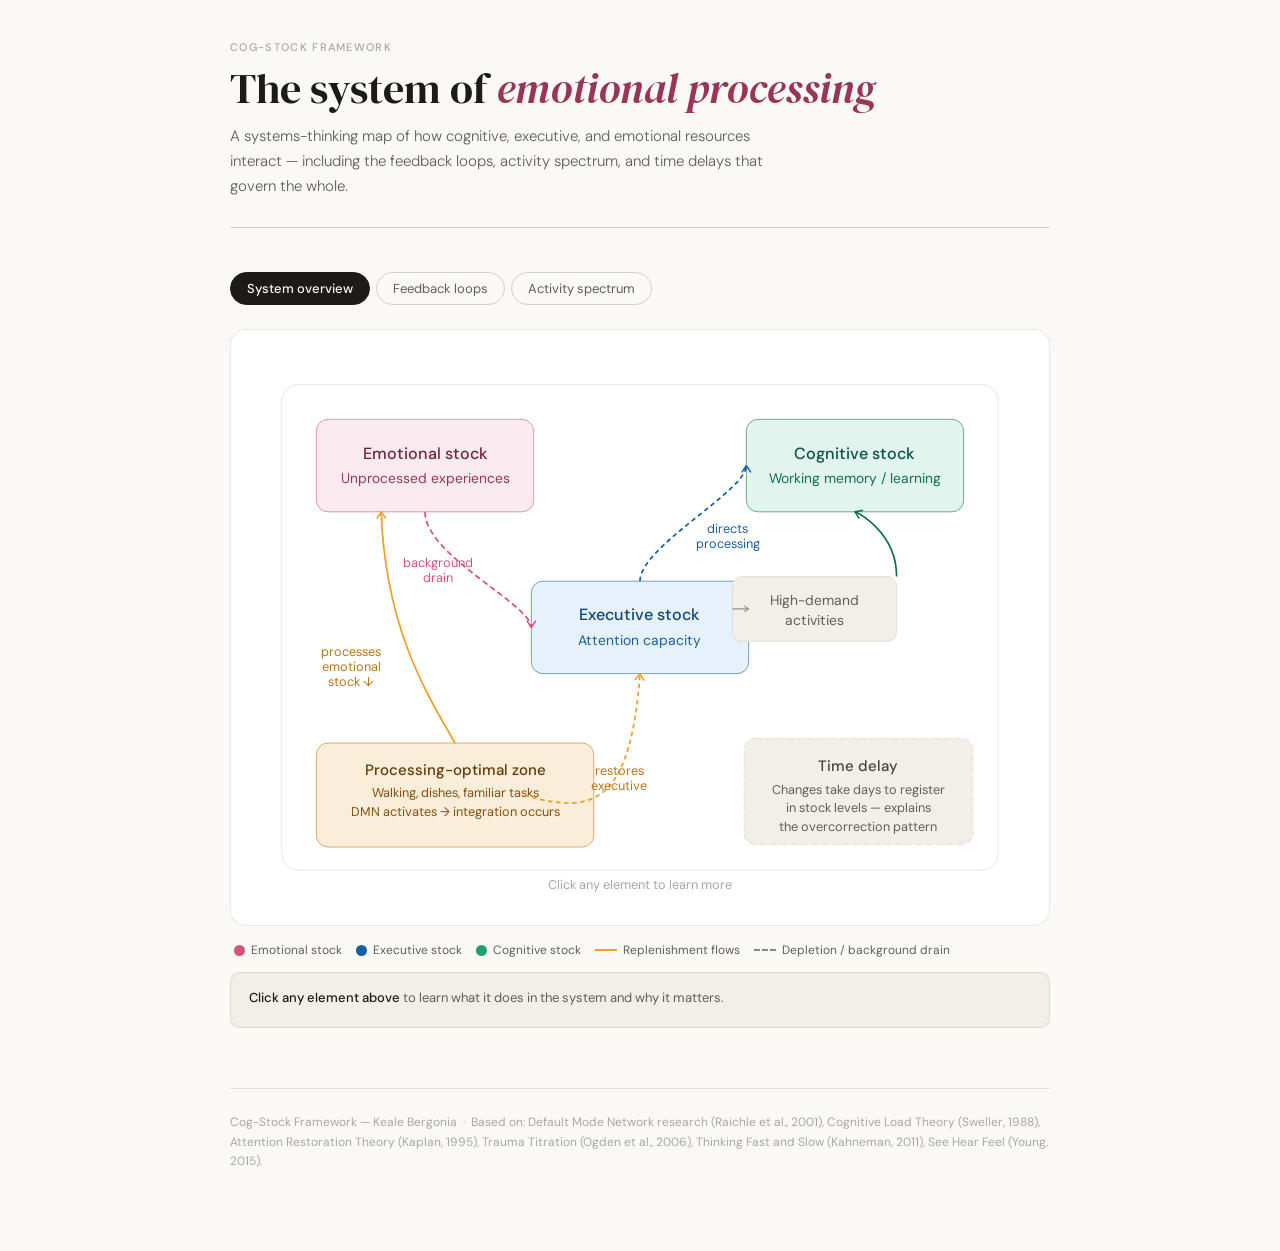
==== cogstock.html @ 2e5eb63c "Create cogstock.html" ====
<!DOCTYPE html>
<html lang="en">
<head>
  <meta charset="UTF-8">
  <meta name="viewport" content="width=device-width, initial-scale=1.0">
  <title>Cog-Stock System — Keale Bergonia</title>
  <link rel="preconnect" href="https://fonts.googleapis.com">
  <link rel="preconnect" href="https://fonts.gstatic.com" crossorigin>
  <link href="https://fonts.googleapis.com/css2?family=DM+Sans:ital,opsz,wght@0,9..40,300;0,9..40,400;0,9..40,500;1,9..40,300&family=DM+Serif+Display:ital@0;1&display=swap" rel="stylesheet">
  <style>
    :root {
      --pink-50: #FBEAF0;
      --pink-100: #F4C0D1;
      --pink-400: #D4537E;
      --pink-600: #993556;
      --pink-800: #72243E;

      --blue-50: #E6F1FB;
      --blue-400: #378ADD;
      --blue-600: #185FA5;
      --blue-800: #0C447C;

      --teal-50: #E1F5EE;
      --teal-400: #1D9E75;
      --teal-600: #0F6E56;
      --teal-800: #085041;

      --amber-50: #FAEEDA;
      --amber-400: #EF9F27;
      --amber-600: #BA7517;
      --amber-800: #633806;

      --coral-50: #FAECE7;
      --coral-400: #D85A30;
      --coral-600: #993C1D;
      --coral-800: #712B13;

      --red-50: #FCEBEB;
      --red-400: #E24B4A;
      --red-600: #A32D2D;
      --red-800: #501313;

      --gray-50: #F1EFE8;
      --gray-100: #D3D1C7;
      --gray-400: #888780;
      --gray-600: #5F5E5A;
      --gray-800: #444441;

      --bg: #FAF9F6;
      --bg-card: #FFFFFF;
      --text-primary: #1C1B18;
      --text-secondary: #5F5E5A;
      --text-tertiary: #A8A79F;
      --border: rgba(28, 27, 24, 0.1);
      --border-med: rgba(28, 27, 24, 0.18);
      --radius: 10px;
      --radius-lg: 16px;
    }

    * { box-sizing: border-box; margin: 0; padding: 0; }

    body {
      font-family: 'DM Sans', sans-serif;
      background: var(--bg);
      color: var(--text-primary);
      min-height: 100vh;
      padding: 40px 24px 80px;
    }

    .page-wrap {
      max-width: 820px;
      margin: 0 auto;
    }

    header {
      margin-bottom: 44px;
      border-bottom: 0.5px solid var(--border-med);
      padding-bottom: 28px;
    }

    .eyebrow {
      font-size: 11px;
      font-weight: 500;
      letter-spacing: 0.12em;
      text-transform: uppercase;
      color: var(--text-tertiary);
      margin-bottom: 10px;
    }

    h1 {
      font-family: 'DM Serif Display', serif;
      font-size: clamp(28px, 5vw, 42px);
      font-weight: 400;
      line-height: 1.15;
      color: var(--text-primary);
      margin-bottom: 12px;
    }

    h1 em {
      font-style: italic;
      color: var(--pink-600);
    }

    .subtitle {
      font-size: 15px;
      color: var(--text-secondary);
      line-height: 1.65;
      max-width: 560px;
      font-weight: 300;
    }

    /* Tabs */
    .tab-bar {
      display: flex;
      gap: 6px;
      margin-bottom: 24px;
      flex-wrap: wrap;
    }

    .tab {
      padding: 7px 16px;
      border-radius: 20px;
      font-size: 13px;
      font-family: 'DM Sans', sans-serif;
      border: 0.5px solid var(--border-med);
      background: transparent;
      color: var(--text-secondary);
      cursor: pointer;
      transition: all 0.18s ease;
      font-weight: 400;
    }

    .tab:hover {
      background: var(--gray-50);
      border-color: var(--gray-400);
    }

    .tab.active {
      background: var(--text-primary);
      color: #FAF9F6;
      border-color: var(--text-primary);
      font-weight: 500;
    }

    .panel { display: none; }
    .panel.active { display: block; }

    /* SVG container */
    .diagram-wrap {
      background: var(--bg-card);
      border: 0.5px solid var(--border);
      border-radius: var(--radius-lg);
      padding: 20px 16px 16px;
      margin-bottom: 16px;
    }

    svg { overflow: visible; }
    svg text { font-family: 'DM Sans', sans-serif; }

    /* Legend */
    .legend {
      display: flex;
      flex-wrap: wrap;
      gap: 14px;
      font-size: 12px;
      color: var(--text-secondary);
      margin-bottom: 14px;
      padding: 0 4px;
    }

    .legend-item { display: flex; align-items: center; gap: 6px; }
    .legend-dot { width: 11px; height: 11px; border-radius: 50%; flex-shrink: 0; }
    .legend-dash {
      width: 22px; height: 0;
      border-top: 2px dashed var(--gray-400);
      flex-shrink: 0;
    }
    .legend-line {
      width: 22px; height: 2px;
      flex-shrink: 0;
    }

    /* Info box */
    .info-box {
      background: var(--gray-50);
      border: 0.5px solid var(--border);
      border-radius: var(--radius);
      padding: 14px 18px;
      font-size: 13px;
      line-height: 1.7;
      color: var(--text-secondary);
      min-height: 56px;
      transition: all 0.2s ease;
    }

    .info-box strong { color: var(--text-primary); font-weight: 500; }

    /* Activity panel */
    .activity-grid {
      display: grid;
      grid-template-columns: 1fr 1fr;
      gap: 10px;
      margin-bottom: 24px;
    }

    @media (max-width: 520px) {
      .activity-grid { grid-template-columns: 1fr; }
    }

    .activity-card {
      background: var(--bg-card);
      border: 0.5px solid var(--border-med);
      border-radius: var(--radius);
      padding: 14px 16px;
      cursor: pointer;
      transition: all 0.18s ease;
    }

    .activity-card:hover {
      border-color: var(--gray-400);
      background: var(--gray-50);
    }

    .activity-card.selected {
      border-color: var(--pink-400);
      background: var(--pink-50);
    }

    .activity-card h4 {
      font-size: 13px;
      font-weight: 500;
      margin-bottom: 5px;
      color: var(--text-primary);
    }

    .activity-card p {
      font-size: 12px;
      color: var(--text-secondary);
      line-height: 1.55;
      margin-bottom: 8px;
    }

    .tag {
      display: inline-block;
      padding: 3px 9px;
      border-radius: 12px;
      font-size: 11px;
      font-weight: 500;
    }

    /* Meters */
    .meter-section {
      background: var(--bg-card);
      border: 0.5px solid var(--border);
      border-radius: var(--radius-lg);
      padding: 20px 20px 16px;
    }

    .meter-title {
      font-size: 15px;
      font-weight: 500;
      color: var(--text-primary);
      margin-bottom: 4px;
    }

    .meter-desc {
      font-size: 13px;
      color: var(--text-secondary);
      line-height: 1.6;
      margin-bottom: 18px;
    }

    .meter-row { margin-bottom: 12px; }

    .meter-label-row {
      display: flex;
      justify-content: space-between;
      font-size: 12px;
      color: var(--text-secondary);
      margin-bottom: 5px;
    }

    .meter-bar {
      height: 8px;
      border-radius: 4px;
      background: var(--gray-100);
      overflow: hidden;
    }

    .meter-fill {
      height: 100%;
      border-radius: 4px;
      transition: width 0.5s cubic-bezier(0.34, 1.56, 0.64, 1);
    }

    .meter-note {
      margin-top: 16px;
      padding-top: 14px;
      border-top: 0.5px solid var(--border);
      font-size: 12px;
      color: var(--text-secondary);
      line-height: 1.7;
      font-style: italic;
    }

    /* Section heading */
    .section-label {
      font-size: 11px;
      font-weight: 500;
      letter-spacing: 0.1em;
      text-transform: uppercase;
      color: var(--text-tertiary);
      margin-bottom: 16px;
    }

    footer {
      margin-top: 60px;
      padding-top: 24px;
      border-top: 0.5px solid var(--border);
      font-size: 12px;
      color: var(--text-tertiary);
      line-height: 1.6;
    }
  </style>
</head>
<body>
<div class="page-wrap">

  <header>
    <p class="eyebrow">Cog-Stock Framework</p>
    <h1>The system of <em>emotional processing</em></h1>
    <p class="subtitle">A systems-thinking map of how cognitive, executive, and emotional resources interact — including the feedback loops, activity spectrum, and time delays that govern the whole.</p>
  </header>

  <div class="tab-bar">
    <button class="tab active" onclick="showPanel('overview', this)">System overview</button>
    <button class="tab" onclick="showPanel('loops', this)">Feedback loops</button>
    <button class="tab" onclick="showPanel('activities', this)">Activity spectrum</button>
  </div>

  <!-- ===== PANEL 1: OVERVIEW ===== -->
  <div class="panel active" id="panel-overview">
    <div class="diagram-wrap">
      <svg width="100%" viewBox="0 0 680 480">
        <defs>
          <marker id="arr1" viewBox="0 0 10 10" refX="8" refY="5" markerWidth="6" markerHeight="6" orient="auto-start-reverse">
            <path d="M2 1L8 5L2 9" fill="none" stroke="context-stroke" stroke-width="1.5" stroke-linecap="round" stroke-linejoin="round"/>
          </marker>
        </defs>

        <!-- Outer border -->
        <rect x="30" y="30" width="620" height="420" rx="14" fill="none" stroke="#D3D1C7" stroke-width="0.5"/>

        <!-- STOCK 1: Emotional -->
        <g onclick="showInfo('Emotional stock is the accumulation of unprocessed feelings and experiences. It builds continuously — through events, interactions, grief — and drains only through processing. High emotional stock creates background cognitive load even during rest, which is why exhaustion persists even when no new demands are placed on the system.')" style="cursor:pointer">
          <rect x="60" y="60" width="188" height="80" rx="10" fill="#FBEAF0" stroke="#D4537E" stroke-width="0.5"/>
          <text x="154" y="94" text-anchor="middle" font-size="14" font-weight="500" fill="#72243E" font-family="'DM Sans', sans-serif">Emotional stock</text>
          <text x="154" y="115" text-anchor="middle" font-size="12" fill="#993556" font-family="'DM Sans', sans-serif">Unprocessed experiences</text>
        </g>

        <!-- STOCK 2: Executive -->
        <g onclick="showInfo('Executive stock is the finite capacity to direct attention — to process emotional material, make decisions, regulate behavior, and engage with the world. It is the bottleneck of the system. When it is depleted, every other function degrades: emotional processing halts, decision-making fails, and the reinforcing collapse loop begins.')" style="cursor:pointer">
          <rect x="246" y="200" width="188" height="80" rx="10" fill="#E6F1FB" stroke="#185FA5" stroke-width="0.5"/>
          <text x="340" y="234" text-anchor="middle" font-size="14" font-weight="500" fill="#0C447C" font-family="'DM Sans', sans-serif">Executive stock</text>
          <text x="340" y="255" text-anchor="middle" font-size="12" fill="#185FA5" font-family="'DM Sans', sans-serif">Attention capacity</text>
        </g>

        <!-- STOCK 3: Cognitive -->
        <g onclick="showInfo('Cognitive stock is general cognitive resource — working memory, processing speed, learning capacity. It is depleted by active learning, social engagement, creative generation, and analytical work. Unlike emotional stock, cognitive stock replenishes relatively quickly with rest — but only if emotional stock is not simultaneously draining executive resources in the background.')" style="cursor:pointer">
          <rect x="432" y="60" width="188" height="80" rx="10" fill="#E1F5EE" stroke="#0F6E56" stroke-width="0.5"/>
          <text x="526" y="94" text-anchor="middle" font-size="14" font-weight="500" fill="#085041" font-family="'DM Sans', sans-serif">Cognitive stock</text>
          <text x="526" y="115" text-anchor="middle" font-size="12" fill="#0F6E56" font-family="'DM Sans', sans-serif">Working memory / learning</text>
        </g>

        <!-- Background drain: Emotional → Executive -->
        <path d="M 154 140 C 154 178, 246 220, 246 240" fill="none" stroke="#D4537E" stroke-width="1.5" marker-end="url(#arr1)" stroke-dasharray="5 3"/>
        <text x="165" y="188" text-anchor="middle" font-size="11" fill="#D4537E" font-family="'DM Sans', sans-serif">background</text>
        <text x="165" y="201" text-anchor="middle" font-size="11" fill="#D4537E" font-family="'DM Sans', sans-serif">drain</text>

        <!-- High demand activities box -->
        <g onclick="showInfo('High-depletion activities — PHP sessions, creative work, social gatherings, active learning — keep the conscious mind fully occupied. They prevent the default mode network from activating and generate new material that itself requires processing. Both executive and cognitive stocks are taxed simultaneously.')">
          <rect x="420" y="196" width="142" height="56" rx="8" fill="#F1EFE8" stroke="#D3D1C7" stroke-width="0.5" style="cursor:pointer"/>
          <text x="491" y="221" text-anchor="middle" font-size="12" fill="#5F5E5A" font-family="'DM Sans', sans-serif">High-demand</text>
          <text x="491" y="238" text-anchor="middle" font-size="12" fill="#5F5E5A" font-family="'DM Sans', sans-serif">activities</text>
        </g>
        <!-- Arrow: high-demand depletes cognitive -->
        <path d="M 562 196 C 562 156, 526 140, 526 140" fill="none" stroke="#0F6E56" stroke-width="1.5" marker-end="url(#arr1)"/>
        <!-- Arrow: high-demand depletes executive -->
        <path d="M 420 224 L 434 224" fill="none" stroke="#888780" stroke-width="1" marker-end="url(#arr1)"/>

        <!-- Executive directs processing of emotional -->
        <path d="M 340 200 C 340 170, 432 122, 432 100" fill="none" stroke="#185FA5" stroke-width="1.5" marker-end="url(#arr1)" stroke-dasharray="4 3"/>
        <text x="416" y="158" text-anchor="middle" font-size="11" fill="#185FA5" font-family="'DM Sans', sans-serif">directs</text>
        <text x="416" y="171" text-anchor="middle" font-size="11" fill="#185FA5" font-family="'DM Sans', sans-serif">processing</text>

        <!-- Processing-optimal zone -->
        <g onclick="showInfo('Processing-optimal activities are the Goldilocks zone — they occupy just enough attention to prevent rumination while allowing the default mode network to activate. The DMN then works through unprocessed emotional material in the background, integrating experiences and consolidating memory. Walking, dishes, showering, familiar routes all qualify. Modern technology has systematically eliminated these moments.')" style="cursor:pointer">
          <rect x="60" y="340" width="240" height="90" rx="10" fill="#FAEEDA" stroke="#BA7517" stroke-width="0.5"/>
          <text x="180" y="368" text-anchor="middle" font-size="13" font-weight="500" fill="#633806" font-family="'DM Sans', sans-serif">Processing-optimal zone</text>
          <text x="180" y="387" text-anchor="middle" font-size="11" fill="#854F0B" font-family="'DM Sans', sans-serif">Walking, dishes, familiar tasks</text>
          <text x="180" y="403" text-anchor="middle" font-size="11" fill="#854F0B" font-family="'DM Sans', sans-serif">DMN activates → integration occurs</text>
        </g>

        <!-- Processing-optimal reduces emotional stock -->
        <path d="M 180 340 C 154 295, 120 240, 116 140" fill="none" stroke="#EF9F27" stroke-width="1.5" marker-end="url(#arr1)"/>
        <text x="90" y="265" text-anchor="middle" font-size="11" fill="#BA7517" font-family="'DM Sans', sans-serif">processes</text>
        <text x="90" y="278" text-anchor="middle" font-size="11" fill="#BA7517" font-family="'DM Sans', sans-serif">emotional</text>
        <text x="90" y="291" text-anchor="middle" font-size="11" fill="#BA7517" font-family="'DM Sans', sans-serif">stock ↓</text>

        <!-- Processing-optimal restores executive -->
        <path d="M 240 385 C 305 405, 332 385, 340 280" fill="none" stroke="#EF9F27" stroke-width="1.5" marker-end="url(#arr1)" stroke-dasharray="4 3"/>
        <text x="322" y="368" text-anchor="middle" font-size="11" fill="#BA7517" font-family="'DM Sans', sans-serif">restores</text>
        <text x="322" y="381" text-anchor="middle" font-size="11" fill="#BA7517" font-family="'DM Sans', sans-serif">executive</text>

        <!-- Time delay box -->
        <g onclick="showInfo('Time delays are one of the most disorienting features of this system. The effect of switching to online PHP, or adding social time, or reducing demands does not appear in your stocks immediately — it appears days later. This is why people overcorrect: they make a change, feel no improvement, make another change, and then all effects arrive at once causing a different kind of overwhelm. Decisions always need to account for this lag.')" style="cursor:pointer">
          <rect x="430" y="336" width="198" height="92" rx="10" fill="#F1EFE8" stroke="#D3D1C7" stroke-width="0.5" stroke-dasharray="6 3"/>
          <text x="529" y="364" text-anchor="middle" font-size="13" font-weight="500" fill="#444441" font-family="'DM Sans', sans-serif">Time delay</text>
          <text x="529" y="384" text-anchor="middle" font-size="11" fill="#5F5E5A" font-family="'DM Sans', sans-serif">Changes take days to register</text>
          <text x="529" y="400" text-anchor="middle" font-size="11" fill="#5F5E5A" font-family="'DM Sans', sans-serif">in stock levels — explains</text>
          <text x="529" y="416" text-anchor="middle" font-size="11" fill="#5F5E5A" font-family="'DM Sans', sans-serif">the overcorrection pattern</text>
        </g>

        <text x="340" y="466" text-anchor="middle" font-size="11" fill="#A8A79F" font-family="'DM Sans', sans-serif">Click any element to learn more</text>
      </svg>
    </div>

    <div class="legend">
      <div class="legend-item"><div class="legend-dot" style="background:#D4537E"></div> Emotional stock</div>
      <div class="legend-item"><div class="legend-dot" style="background:#185FA5"></div> Executive stock</div>
      <div class="legend-item"><div class="legend-dot" style="background:#1D9E75"></div> Cognitive stock</div>
      <div class="legend-item"><div class="legend-line" style="background:#EF9F27"></div> Replenishment flows</div>
      <div class="legend-item"><div class="legend-dash"></div> Depletion / background drain</div>
    </div>

    <div class="info-box" id="info-box-1">
      <strong>Click any element above</strong> to learn what it does in the system and why it matters.
    </div>
  </div>

  <!-- ===== PANEL 2: FEEDBACK LOOPS ===== -->
  <div class="panel" id="panel-loops">
    <div class="diagram-wrap">
      <svg width="100%" viewBox="0 0 680 460">
        <defs>
          <marker id="arr2" viewBox="0 0 10 10" refX="8" refY="5" markerWidth="6" markerHeight="6" orient="auto-start-reverse">
            <path d="M2 1L8 5L2 9" fill="none" stroke="context-stroke" stroke-width="1.5" stroke-linecap="round" stroke-linejoin="round"/>
          </marker>
        </defs>

        <!-- REINFORCING LOOP -->
        <text x="170" y="36" text-anchor="middle" font-size="13" font-weight="500" fill="#1C1B18" font-family="'DM Sans', sans-serif">Reinforcing collapse loop</text>
        <text x="170" y="52" text-anchor="middle" font-size="11" fill="#888780" font-family="'DM Sans', sans-serif">Each pass amplifies the original condition</text>

        <g onclick="showInfo2('Executive depletion is the starting condition. When the executive stock runs low — from PHP, creative work, social demands — the system loses its capacity to process emotional material or regulate behavior. Everything downstream degrades. The critical insight is that this is a resource problem, not a character problem.')" style="cursor:pointer">
          <rect x="50" y="72" width="240" height="60" rx="10" fill="#FAECE7" stroke="#D85A30" stroke-width="0.5"/>
          <text x="170" y="99" text-anchor="middle" font-size="13" font-weight="500" fill="#712B13" font-family="'DM Sans', sans-serif">Executive depletion</text>
          <text x="170" y="117" text-anchor="middle" font-size="12" fill="#993C1D" font-family="'DM Sans', sans-serif">Resource exhausted</text>
        </g>

        <g onclick="showInfo2('When executive stock is depleted, the system cannot function at its normal level. High-depletion tasks become impossible. Creative work stalls. Social engagement costs too much. The critical move is what happens next — because rather than reading this as a resource problem, the mind often reads it as a character problem.')" style="cursor:pointer">
          <rect x="50" y="196" width="240" height="60" rx="10" fill="#FAECE7" stroke="#D85A30" stroke-width="0.5"/>
          <text x="170" y="223" text-anchor="middle" font-size="13" font-weight="500" fill="#712B13" font-family="'DM Sans', sans-serif">Functional impairment</text>
          <text x="170" y="241" text-anchor="middle" font-size="12" fill="#993C1D" font-family="'DM Sans', sans-serif">Capacity visibly fails</text>
        </g>

        <g onclick="showInfo2('The self-talk interpretation: this impairment means laziness, weakness, lack of discipline — not resource depletion. This is the crucial misattribution. It generates shame and self-directed anger, which are themselves emotional experiences requiring processing capacity to handle. The loop closes: the interpretation that tries to explain the failure actually worsens it.')" style="cursor:pointer">
          <rect x="50" y="320" width="240" height="60" rx="10" fill="#FCEBEB" stroke="#E24B4A" stroke-width="0.5"/>
          <text x="170" y="347" text-anchor="middle" font-size="13" font-weight="500" fill="#501313" font-family="'DM Sans', sans-serif">Negative self-interpretation</text>
          <text x="170" y="365" text-anchor="middle" font-size="12" fill="#A32D2D" font-family="'DM Sans', sans-serif">Laziness, failure, weakness</text>
        </g>

        <g onclick="showInfo2('Shame and self-criticism add to emotional stock — they are unprocessed feelings that now require executive resources to handle. This is the loop closing: depleted executive stock → impairment → shame → more emotional stock → further executive depletion → deeper impairment. Each cycle worsens the starting condition.')" style="cursor:pointer">
          <rect x="390" y="196" width="240" height="60" rx="10" fill="#FBEAF0" stroke="#D4537E" stroke-width="0.5"/>
          <text x="510" y="223" text-anchor="middle" font-size="13" font-weight="500" fill="#72243E" font-family="'DM Sans', sans-serif">Emotional stock rises</text>
          <text x="510" y="241" text-anchor="middle" font-size="12" fill="#993556" font-family="'DM Sans', sans-serif">Shame added to backlog</text>
        </g>

        <!-- Loop arrows -->
        <path d="M 170 132 L 170 196" fill="none" stroke="#D85A30" stroke-width="1.5" marker-end="url(#arr2)"/>
        <path d="M 170 256 L 170 320" fill="none" stroke="#E24B4A" stroke-width="1.5" marker-end="url(#arr2)"/>
        <path d="M 290 350 C 360 350, 380 290, 390 256" fill="none" stroke="#E24B4A" stroke-width="1.5" marker-end="url(#arr2)"/>
        <path d="M 510 196 C 510 158, 360 130, 290 120" fill="none" stroke="#D4537E" stroke-width="1.5" marker-end="url(#arr2)"/>

        <text x="330" y="168" text-anchor="middle" font-size="26" fill="#D85A30" opacity="0.5" font-family="sans-serif">↻</text>
        <text x="330" y="192" text-anchor="middle" font-size="11" fill="#D85A30" font-family="'DM Sans', sans-serif">amplifies</text>

        <!-- Divider -->
        <line x1="380" y1="55" x2="380" y2="430" stroke="#D3D1C7" stroke-width="0.5" stroke-dasharray="4 4"/>

        <!-- BALANCING LOOP -->
        <text x="530" y="36" text-anchor="middle" font-size="13" font-weight="500" fill="#1C1B18" font-family="'DM Sans', sans-serif">Balancing loop</text>
        <text x="530" y="52" text-anchor="middle" font-size="11" fill="#888780" font-family="'DM Sans', sans-serif">Titration seeks safe equilibrium</text>

        <!-- Reinforcing symbol -->
        <text x="530" y="36" text-anchor="middle" font-size="13" font-weight="500" fill="#1C1B18" font-family="'DM Sans', sans-serif">Balancing loop</text>

        <g onclick="showInfo2('High emotional pressure means the valve — the metaphor for inward attention — needs careful management. Opening it too wide (sitting meditation) when pressure is high floods the system. Keeping it completely closed (constant distraction) lets pressure build indefinitely. The answer is calibrated opening.')" style="cursor:pointer">
          <rect x="415" y="72" width="228" height="60" rx="10" fill="#FBEAF0" stroke="#D4537E" stroke-width="0.5"/>
          <text x="529" y="99" text-anchor="middle" font-size="13" font-weight="500" fill="#72243E" font-family="'DM Sans', sans-serif">Emotional pressure</text>
          <text x="529" y="117" text-anchor="middle" font-size="12" fill="#993556" font-family="'DM Sans', sans-serif">high / medium / low</text>
        </g>

        <g onclick="showInfo2('The valve opening — how much inward attention you allow — adjusts to match current capacity. This is the titration mechanism. Too intense to sit? Do dishes. Still too intense? Add music. Still overwhelming? Try a podcast. This is not avoidance. It is strategic regulation of processing rate to protect the system from flooding.')" style="cursor:pointer">
          <rect x="415" y="196" width="228" height="60" rx="10" fill="#FAEEDA" stroke="#BA7517" stroke-width="0.5"/>
          <text x="529" y="223" text-anchor="middle" font-size="13" font-weight="500" fill="#633806" font-family="'DM Sans', sans-serif">Valve opening adjusts</text>
          <text x="529" y="241" text-anchor="middle" font-size="12" fill="#854F0B" font-family="'DM Sans', sans-serif">to current capacity</text>
        </g>

        <g onclick="showInfo2('When titration is calibrated correctly, the system processes emotional stock at a manageable rate — neither flooding nor accumulating indefinitely. The DMN activates, integration occurs, and emotional stock slowly decreases. Executive stock is preserved rather than overwhelmed. This is the healthy loop.')" style="cursor:pointer">
          <rect x="415" y="320" width="228" height="60" rx="10" fill="#E1F5EE" stroke="#0F6E56" stroke-width="0.5"/>
          <text x="529" y="347" text-anchor="middle" font-size="13" font-weight="500" fill="#085041" font-family="'DM Sans', sans-serif">Processing occurs</text>
          <text x="529" y="365" text-anchor="middle" font-size="12" fill="#0F6E56" font-family="'DM Sans', sans-serif">at manageable rate</text>
        </g>

        <path d="M 529 132 L 529 196" fill="none" stroke="#D4537E" stroke-width="1.5" marker-end="url(#arr2)"/>
        <path d="M 529 256 L 529 320" fill="none" stroke="#EF9F27" stroke-width="1.5" marker-end="url(#arr2)"/>
        <path d="M 415 350 C 390 350, 390 132, 415 102" fill="none" stroke="#1D9E75" stroke-width="1.5" marker-end="url(#arr2)"/>

        <text x="392" y="232" text-anchor="middle" font-size="18" fill="#1D9E75" opacity="0.7" font-family="sans-serif">⇌</text>
        <text x="392" y="255" text-anchor="middle" font-size="11" fill="#1D9E75" font-family="'DM Sans', sans-serif">regulates</text>

        <text x="185" y="444" text-anchor="middle" font-size="11" fill="#A8A79F" font-family="'DM Sans', sans-serif">Reinforcing loops amplify</text>
        <text x="530" y="444" text-anchor="middle" font-size="11" fill="#A8A79F" font-family="'DM Sans', sans-serif">Balancing loops regulate</text>
      </svg>
    </div>
    <div class="info-box" id="info-box-2">
      <strong>Click any node above</strong> to understand its role in the feedback loop.
    </div>
  </div>

  <!-- ===== PANEL 3: ACTIVITIES ===== -->
  <div class="panel" id="panel-activities">
    <p class="section-label">Select an activity type</p>
    <div class="activity-grid">
      <div class="activity-card selected" id="card-high" onclick="selectActivity('high')">
        <h4>High depletion</h4>
        <p>PHP sessions, creative writing, social gatherings, new skill learning</p>
        <span class="tag" style="background:#FAECE7; color:#712B13;">Drains executive + cognitive</span>
      </div>
      <div class="activity-card" id="card-optimal" onclick="selectActivity('optimal')">
        <h4>Processing-optimal</h4>
        <p>Walking, doing dishes, showering, driving familiar routes</p>
        <span class="tag" style="background:#FAEEDA; color:#633806;">DMN activates → integration</span>
      </div>
      <div class="activity-card" id="card-low" onclick="selectActivity('low')">
        <h4>Low depletion</h4>
        <p>Watching TV, reading casually, low-effort games</p>
        <span class="tag" style="background:#E1F5EE; color:#085041;">Rests but doesn't replenish</span>
      </div>
      <div class="activity-card" id="card-sitting" onclick="selectActivity('sitting')">
        <h4>Sitting meditation</h4>
        <p>Formal breath focus, body scan — maximum valve opening</p>
        <span class="tag" style="background:#E6F1FB; color:#0C447C;">Optimal only when capacity is high</span>
      </div>
    </div>

    <div class="meter-section">
      <div class="meter-title" id="act-title">High-depletion activity</div>
      <div class="meter-desc" id="act-desc">PHP, creative work, social engagement — keeps the conscious mind fully occupied, preventing any background processing.</div>

      <div class="meter-row">
        <div class="meter-label-row"><span>Executive stock: capacity preserved</span></div>
        <div class="meter-bar"><div class="meter-fill" id="bar-exec" style="background:#185FA5; width:10%"></div></div>
      </div>
      <div class="meter-row">
        <div class="meter-label-row"><span>Cognitive stock: capacity preserved</span></div>
        <div class="meter-bar"><div class="meter-fill" id="bar-cog" style="background:#1D9E75; width:10%"></div></div>
      </div>
      <div class="meter-row">
        <div class="meter-label-row"><span>Emotional processing rate</span></div>
        <div class="meter-bar"><div class="meter-fill" id="bar-proc" style="background:#D4537E; width:10%"></div></div>
      </div>
      <div class="meter-row">
        <div class="meter-label-row"><span>Valve opening (inward attention)</span></div>
        <div class="meter-bar"><div class="meter-fill" id="bar-valve" style="background:#EF9F27; width:10%"></div></div>
      </div>

      <div class="meter-note" id="act-note"></div>
    </div>
  </div>

  <footer>
    <p>Cog-Stock Framework — Keale Bergonia &nbsp;·&nbsp; Based on: Default Mode Network research (Raichle et al., 2001), Cognitive Load Theory (Sweller, 1988), Attention Restoration Theory (Kaplan, 1995), Trauma Titration (Ogden et al., 2006), Thinking Fast and Slow (Kahneman, 2011), See Hear Feel (Young, 2015).</p>
  </footer>
</div>

<script>
  function showPanel(name, btn) {
    document.querySelectorAll('.panel').forEach(p => p.classList.remove('active'));
    document.querySelectorAll('.tab').forEach(t => t.classList.remove('active'));
    document.getElementById('panel-' + name).classList.add('active');
    btn.classList.add('active');
  }

  function showInfo(msg) {
    const box = document.getElementById('info-box-1');
    if (box) box.innerHTML = msg;
  }

  function showInfo2(msg) {
    const box = document.getElementById('info-box-2');
    if (box) box.innerHTML = msg;
  }

  const activities = {
    high: {
      title: 'High-depletion activity',
      desc: 'PHP, creative work, social engagement — keeps the conscious mind fully occupied, preventing any background processing.',
      exec: 12, cog: 15, proc: 4, valve: 5,
      note: 'The "recovery plan" failure from the PHP case study: reaching for creative hobbies after a PHP session attempts to fill from an empty executive stock. There is nowhere left to pull from — which reads as laziness but is actually resource exhaustion.'
    },
    optimal: {
      title: 'Processing-optimal activity',
      desc: 'Walking, dishes, showering — occupies just enough attention to prevent rumination while activating the default mode network.',
      exec: 72, cog: 68, proc: 85, valve: 60,
      note: 'This is the Goldilocks zone. The DMN activates, emotional material surfaces and integrates at a manageable rate, and executive stock is gently preserved rather than depleted. The bed, the bath, the bus — the moments modern technology has systematically eliminated.'
    },
    low: {
      title: 'Low-depletion activity',
      desc: 'TV, casual reading, low-effort games — rests executive functions without creating conditions for emotional integration.',
      exec: 55, cog: 50, proc: 22, valve: 18,
      note: 'An important distinction: rest and replenishment are not the same. Low-depletion activities prevent new drain but do not actively process the emotional stock accumulating in the background. Useful for acute overwhelm, but not a substitute for processing-optimal time.'
    },
    sitting: {
      title: 'Sitting meditation',
      desc: 'Full inward focus — maximum valve opening. Highest processing rate possible, but requires the most executive capacity to sustain.',
      exec: 65, cog: 60, proc: 95, valve: 95,
      note: 'When executive stock is high, sitting meditation is the most efficient processing mode. When executive stock is already depleted, it is the worst choice — you are opening the valve fully into an empty bucket. The correct response is not to push through, but to move down the meditation spectrum.'
    }
  };

  function selectActivity(key) {
    document.querySelectorAll('.activity-card').forEach(c => c.classList.remove('selected'));
    document.getElementById('card-' + key).classList.add('selected');
    const a = activities[key];
    document.getElementById('act-title').textContent = a.title;
    document.getElementById('act-desc').textContent = a.desc;
    document.getElementById('bar-exec').style.width = a.exec + '%';
    document.getElementById('bar-cog').style.width = a.cog + '%';
    document.getElementById('bar-proc').style.width = a.proc + '%';
    document.getElementById('bar-valve').style.width = a.valve + '%';
    document.getElementById('act-note').textContent = a.note;
  }

  selectActivity('high');
</script>
</body>
</html>
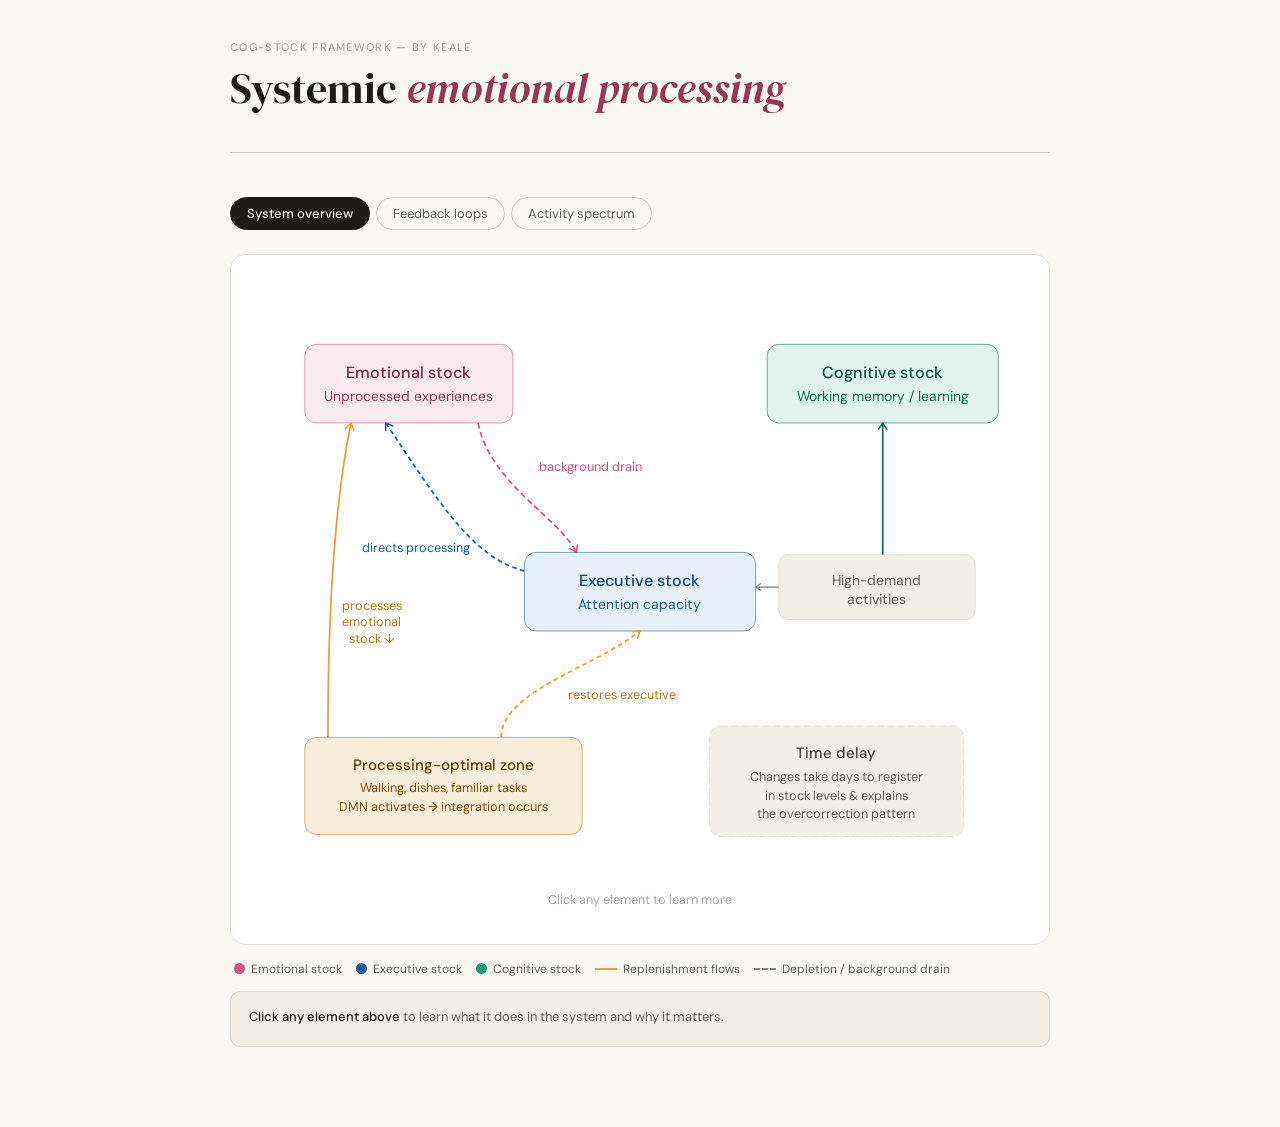
==== commit 960681d5: "Stuff section addition" ====
--- a/cogstock.html
+++ b/cogstock.html
@@ -3,333 +3,23 @@
 <head>
   <meta charset="UTF-8">
   <meta name="viewport" content="width=device-width, initial-scale=1.0">
-  <title>Cog-Stock System — Keale Bergonia</title>
-  <link rel="preconnect" href="https://fonts.googleapis.com">
-  <link rel="preconnect" href="https://fonts.gstatic.com" crossorigin>
-  <link href="https://fonts.googleapis.com/css2?family=DM+Sans:ital,opsz,wght@0,9..40,300;0,9..40,400;0,9..40,500;1,9..40,300&family=DM+Serif+Display:ital@0;1&display=swap" rel="stylesheet">
-  <style>
-    :root {
-      --pink-50: #FBEAF0;
-      --pink-100: #F4C0D1;
-      --pink-400: #D4537E;
-      --pink-600: #993556;
-      --pink-800: #72243E;
-
-      --blue-50: #E6F1FB;
-      --blue-400: #378ADD;
-      --blue-600: #185FA5;
-      --blue-800: #0C447C;
-
-      --teal-50: #E1F5EE;
-      --teal-400: #1D9E75;
-      --teal-600: #0F6E56;
-      --teal-800: #085041;
-
-      --amber-50: #FAEEDA;
-      --amber-400: #EF9F27;
-      --amber-600: #BA7517;
-      --amber-800: #633806;
-
-      --coral-50: #FAECE7;
-      --coral-400: #D85A30;
-      --coral-600: #993C1D;
-      --coral-800: #712B13;
-
-      --red-50: #FCEBEB;
-      --red-400: #E24B4A;
-      --red-600: #A32D2D;
-      --red-800: #501313;
-
-      --gray-50: #F1EFE8;
-      --gray-100: #D3D1C7;
-      --gray-400: #888780;
-      --gray-600: #5F5E5A;
-      --gray-800: #444441;
-
-      --bg: #FAF9F6;
-      --bg-card: #FFFFFF;
-      --text-primary: #1C1B18;
-      --text-secondary: #5F5E5A;
-      --text-tertiary: #A8A79F;
-      --border: rgba(28, 27, 24, 0.1);
-      --border-med: rgba(28, 27, 24, 0.18);
-      --radius: 10px;
-      --radius-lg: 16px;
-    }
-
-    * { box-sizing: border-box; margin: 0; padding: 0; }
-
-    body {
-      font-family: 'DM Sans', sans-serif;
-      background: var(--bg);
-      color: var(--text-primary);
-      min-height: 100vh;
-      padding: 40px 24px 80px;
-    }
-
-    .page-wrap {
-      max-width: 820px;
-      margin: 0 auto;
-    }
-
-    header {
-      margin-bottom: 44px;
-      border-bottom: 0.5px solid var(--border-med);
-      padding-bottom: 28px;
-    }
-
-    .eyebrow {
-      font-size: 11px;
-      font-weight: 500;
-      letter-spacing: 0.12em;
-      text-transform: uppercase;
-      color: var(--text-tertiary);
-      margin-bottom: 10px;
-    }
-
-    h1 {
-      font-family: 'DM Serif Display', serif;
-      font-size: clamp(28px, 5vw, 42px);
-      font-weight: 400;
-      line-height: 1.15;
-      color: var(--text-primary);
-      margin-bottom: 12px;
-    }
-
-    h1 em {
-      font-style: italic;
-      color: var(--pink-600);
-    }
-
-    .subtitle {
-      font-size: 15px;
-      color: var(--text-secondary);
-      line-height: 1.65;
-      max-width: 560px;
-      font-weight: 300;
-    }
-
-    /* Tabs */
-    .tab-bar {
-      display: flex;
-      gap: 6px;
-      margin-bottom: 24px;
-      flex-wrap: wrap;
-    }
-
-    .tab {
-      padding: 7px 16px;
-      border-radius: 20px;
-      font-size: 13px;
-      font-family: 'DM Sans', sans-serif;
-      border: 0.5px solid var(--border-med);
-      background: transparent;
-      color: var(--text-secondary);
-      cursor: pointer;
-      transition: all 0.18s ease;
-      font-weight: 400;
-    }
-
-    .tab:hover {
-      background: var(--gray-50);
-      border-color: var(--gray-400);
-    }
-
-    .tab.active {
-      background: var(--text-primary);
-      color: #FAF9F6;
-      border-color: var(--text-primary);
-      font-weight: 500;
-    }
-
-    .panel { display: none; }
-    .panel.active { display: block; }
-
-    /* SVG container */
-    .diagram-wrap {
-      background: var(--bg-card);
-      border: 0.5px solid var(--border);
-      border-radius: var(--radius-lg);
-      padding: 20px 16px 16px;
-      margin-bottom: 16px;
-    }
-
-    svg { overflow: visible; }
-    svg text { font-family: 'DM Sans', sans-serif; }
-
-    /* Legend */
-    .legend {
-      display: flex;
-      flex-wrap: wrap;
-      gap: 14px;
-      font-size: 12px;
-      color: var(--text-secondary);
-      margin-bottom: 14px;
-      padding: 0 4px;
-    }
-
-    .legend-item { display: flex; align-items: center; gap: 6px; }
-    .legend-dot { width: 11px; height: 11px; border-radius: 50%; flex-shrink: 0; }
-    .legend-dash {
-      width: 22px; height: 0;
-      border-top: 2px dashed var(--gray-400);
-      flex-shrink: 0;
-    }
-    .legend-line {
-      width: 22px; height: 2px;
-      flex-shrink: 0;
-    }
-
-    /* Info box */
-    .info-box {
-      background: var(--gray-50);
-      border: 0.5px solid var(--border);
-      border-radius: var(--radius);
-      padding: 14px 18px;
-      font-size: 13px;
-      line-height: 1.7;
-      color: var(--text-secondary);
-      min-height: 56px;
-      transition: all 0.2s ease;
-    }
-
-    .info-box strong { color: var(--text-primary); font-weight: 500; }
-
-    /* Activity panel */
-    .activity-grid {
-      display: grid;
-      grid-template-columns: 1fr 1fr;
-      gap: 10px;
-      margin-bottom: 24px;
-    }
-
-    @media (max-width: 520px) {
-      .activity-grid { grid-template-columns: 1fr; }
-    }
-
-    .activity-card {
-      background: var(--bg-card);
-      border: 0.5px solid var(--border-med);
-      border-radius: var(--radius);
-      padding: 14px 16px;
-      cursor: pointer;
-      transition: all 0.18s ease;
-    }
-
-    .activity-card:hover {
-      border-color: var(--gray-400);
-      background: var(--gray-50);
-    }
-
-    .activity-card.selected {
-      border-color: var(--pink-400);
-      background: var(--pink-50);
-    }
-
-    .activity-card h4 {
-      font-size: 13px;
-      font-weight: 500;
-      margin-bottom: 5px;
-      color: var(--text-primary);
-    }
-
-    .activity-card p {
-      font-size: 12px;
-      color: var(--text-secondary);
-      line-height: 1.55;
-      margin-bottom: 8px;
-    }
-
-    .tag {
-      display: inline-block;
-      padding: 3px 9px;
-      border-radius: 12px;
-      font-size: 11px;
-      font-weight: 500;
-    }
-
-    /* Meters */
-    .meter-section {
-      background: var(--bg-card);
-      border: 0.5px solid var(--border);
-      border-radius: var(--radius-lg);
-      padding: 20px 20px 16px;
-    }
-
-    .meter-title {
-      font-size: 15px;
-      font-weight: 500;
-      color: var(--text-primary);
-      margin-bottom: 4px;
-    }
-
-    .meter-desc {
-      font-size: 13px;
-      color: var(--text-secondary);
-      line-height: 1.6;
-      margin-bottom: 18px;
-    }
-
-    .meter-row { margin-bottom: 12px; }
-
-    .meter-label-row {
-      display: flex;
-      justify-content: space-between;
-      font-size: 12px;
-      color: var(--text-secondary);
-      margin-bottom: 5px;
-    }
-
-    .meter-bar {
-      height: 8px;
-      border-radius: 4px;
-      background: var(--gray-100);
-      overflow: hidden;
-    }
-
-    .meter-fill {
-      height: 100%;
-      border-radius: 4px;
-      transition: width 0.5s cubic-bezier(0.34, 1.56, 0.64, 1);
-    }
-
-    .meter-note {
-      margin-top: 16px;
-      padding-top: 14px;
-      border-top: 0.5px solid var(--border);
-      font-size: 12px;
-      color: var(--text-secondary);
-      line-height: 1.7;
-      font-style: italic;
-    }
-
-    /* Section heading */
-    .section-label {
-      font-size: 11px;
-      font-weight: 500;
-      letter-spacing: 0.1em;
-      text-transform: uppercase;
-      color: var(--text-tertiary);
-      margin-bottom: 16px;
-    }
-
-    footer {
-      margin-top: 60px;
-      padding-top: 24px;
-      border-top: 0.5px solid var(--border);
-      font-size: 12px;
-      color: var(--text-tertiary);
-      line-height: 1.6;
-    }
-  </style>
+  <title>Keale's Cog-Stock</title>
+    <link rel="icon" type="image/x-icon" href="../images/favicon.ico">
+    <link rel="preconnect" href="https://fonts.googleapis.com">
+    <link rel="preconnect" href="https://fonts.gstatic.com" crossorigin>
+    <link href="https://fonts.googleapis.com/css2?family=Roboto:ital,wght@0,100..900;1,100..900&display=swap" rel="stylesheet">
+    <link href="https://fonts.googleapis.com/css2?family=Roboto+Mono:ital,wght@0,100..700;1,100..700&family=Roboto:ital,wght@0,100..900;1,100..900&display=swap" rel="stylesheet">
+    <link rel="preconnect" href="https://fonts.googleapis.com">
+    <link rel="preconnect" href="https://fonts.gstatic.com" crossorigin>
+    <link href="https://fonts.googleapis.com/css2?family=DM+Sans:ital,opsz,wght@0,9..40,300;0,9..40,400;0,9..40,500;1,9..40,300&family=DM+Serif+Display:ital@0;1&display=swap" rel="stylesheet">
+    <link rel="stylesheet" href="style-cogstock.css">
 </head>
 <body>
 <div class="page-wrap">
 
   <header>
-    <p class="eyebrow">Cog-Stock Framework</p>
-    <h1>The system of <em>emotional processing</em></h1>
-    <p class="subtitle">A systems-thinking map of how cognitive, executive, and emotional resources interact — including the feedback loops, activity spectrum, and time delays that govern the whole.</p>
+    <p class="eyebrow">Cog-Stock Framework — by Keale</p>
+    <h1>Systemic <em>emotional processing</em></h1>
   </header>
 
   <div class="tab-bar">
@@ -341,7 +31,43 @@
   <!-- ===== PANEL 1: OVERVIEW ===== -->
   <div class="panel active" id="panel-overview">
     <div class="diagram-wrap">
-      <svg width="100%" viewBox="0 0 680 480">
+      <!--
+        CLEAN LAYOUT — viewBox 680 x 560
+        All nodes, arrows, and labels placed with explicit clear-zone reasoning.
+
+        NODE POSITIONS (x, y, w, h):
+          Emotional stock:      x=50,  y=60,  w=180, h=68  → right edge x=230, bottom y=128, centre (140, 94)
+          Cognitive stock:      x=450, y=60,  w=200, h=68  → left edge x=450, bottom y=128, centre (550, 94)
+          Executive stock:      x=240, y=240, w=200, h=68  → top y=240, bottom y=308, centre (340, 274)
+          High-demand:          x=460, y=240, w=170, h=56  → left edge x=460, centre (545, 268)
+          Processing-optimal:   x=50,  y=400, w=240, h=84  → right edge x=290, top y=400, centre (170, 442)
+          Time delay:           x=400, y=390, w=220, h=96  → centre (510, 438)
+
+        ARROWS and their label zones:
+          1. Background drain (pink dashed): Emotional bottom-right (200,128) → Executive top (300,240)
+             Curves through clear zone right of Emotional, left of Executive top.
+             Label at x=270, y=190 (open space between the two boxes, right of curve midpoint)
+
+          2. Directs processing (blue dashed): Executive top-left (260,240) → Emotional bottom (130,128)
+             Curves left through open zone. Needs to stay left of background drain curve.
+             Label at x=155, y=210 (below the curve midpoint, above Executive box)
+
+          3. High-demand → Cognitive (green solid): High-demand top (535,240) → Cognitive bottom (535,128)
+             Straight vertical line in right column.
+             No label needed — visually obvious.
+
+          4. High-demand → Executive (gray solid): High-demand left (460,268) → Executive right (440,274)
+             Short horizontal stub.
+
+          5. Processing-optimal → Emotional (amber solid): Proc-opt left-top (65,400) → Emotional bottom-left (90,128)
+             Runs up the far left edge, clear of all other lines.
+             Label at x=38, y=275 (rotated, or 3 lines at x=38)
+
+          6. Processing-optimal → Executive (amber dashed): Proc-opt right (290,442) → Executive bottom (340,308)
+             Curves right then up in the open zone between the two boxes.
+             Label at x=360, y=380 (right of curve, clear of Time delay box)
+      -->
+      <svg width="100%" viewBox="0 0 680 560">
         <defs>
           <marker id="arr1" viewBox="0 0 10 10" refX="8" refY="5" markerWidth="6" markerHeight="6" orient="auto-start-reverse">
             <path d="M2 1L8 5L2 9" fill="none" stroke="context-stroke" stroke-width="1.5" stroke-linecap="round" stroke-linejoin="round"/>
@@ -349,79 +75,90 @@
         </defs>
 
         <!-- Outer border -->
-        <rect x="30" y="30" width="620" height="420" rx="14" fill="none" stroke="#D3D1C7" stroke-width="0.5"/>
-
-        <!-- STOCK 1: Emotional -->
-        <g onclick="showInfo('Emotional stock is the accumulation of unprocessed feelings and experiences. It builds continuously — through events, interactions, grief — and drains only through processing. High emotional stock creates background cognitive load even during rest, which is why exhaustion persists even when no new demands are placed on the system.')" style="cursor:pointer">
-          <rect x="60" y="60" width="188" height="80" rx="10" fill="#FBEAF0" stroke="#D4537E" stroke-width="0.5"/>
-          <text x="154" y="94" text-anchor="middle" font-size="14" font-weight="500" fill="#72243E" font-family="'DM Sans', sans-serif">Emotional stock</text>
-          <text x="154" y="115" text-anchor="middle" font-size="12" fill="#993556" font-family="'DM Sans', sans-serif">Unprocessed experiences</text>
-        </g>
-
-        <!-- STOCK 2: Executive -->
-        <g onclick="showInfo('Executive stock is the finite capacity to direct attention — to process emotional material, make decisions, regulate behavior, and engage with the world. It is the bottleneck of the system. When it is depleted, every other function degrades: emotional processing halts, decision-making fails, and the reinforcing collapse loop begins.')" style="cursor:pointer">
-          <rect x="246" y="200" width="188" height="80" rx="10" fill="#E6F1FB" stroke="#185FA5" stroke-width="0.5"/>
-          <text x="340" y="234" text-anchor="middle" font-size="14" font-weight="500" fill="#0C447C" font-family="'DM Sans', sans-serif">Executive stock</text>
-          <text x="340" y="255" text-anchor="middle" font-size="12" fill="#185FA5" font-family="'DM Sans', sans-serif">Attention capacity</text>
-        </g>
-
-        <!-- STOCK 3: Cognitive -->
-        <g onclick="showInfo('Cognitive stock is general cognitive resource — working memory, processing speed, learning capacity. It is depleted by active learning, social engagement, creative generation, and analytical work. Unlike emotional stock, cognitive stock replenishes relatively quickly with rest — but only if emotional stock is not simultaneously draining executive resources in the background.')" style="cursor:pointer">
-          <rect x="432" y="60" width="188" height="80" rx="10" fill="#E1F5EE" stroke="#0F6E56" stroke-width="0.5"/>
-          <text x="526" y="94" text-anchor="middle" font-size="14" font-weight="500" fill="#085041" font-family="'DM Sans', sans-serif">Cognitive stock</text>
-          <text x="526" y="115" text-anchor="middle" font-size="12" fill="#0F6E56" font-family="'DM Sans', sans-serif">Working memory / learning</text>
-        </g>
-
-        <!-- Background drain: Emotional → Executive -->
-        <path d="M 154 140 C 154 178, 246 220, 246 240" fill="none" stroke="#D4537E" stroke-width="1.5" marker-end="url(#arr1)" stroke-dasharray="5 3"/>
-        <text x="165" y="188" text-anchor="middle" font-size="11" fill="#D4537E" font-family="'DM Sans', sans-serif">background</text>
-        <text x="165" y="201" text-anchor="middle" font-size="11" fill="#D4537E" font-family="'DM Sans', sans-serif">drain</text>
-
-        <!-- High demand activities box -->
-        <g onclick="showInfo('High-depletion activities — PHP sessions, creative work, social gatherings, active learning — keep the conscious mind fully occupied. They prevent the default mode network from activating and generate new material that itself requires processing. Both executive and cognitive stocks are taxed simultaneously.')">
-          <rect x="420" y="196" width="142" height="56" rx="8" fill="#F1EFE8" stroke="#D3D1C7" stroke-width="0.5" style="cursor:pointer"/>
-          <text x="491" y="221" text-anchor="middle" font-size="12" fill="#5F5E5A" font-family="'DM Sans', sans-serif">High-demand</text>
-          <text x="491" y="238" text-anchor="middle" font-size="12" fill="#5F5E5A" font-family="'DM Sans', sans-serif">activities</text>
-        </g>
-        <!-- Arrow: high-demand depletes cognitive -->
-        <path d="M 562 196 C 562 156, 526 140, 526 140" fill="none" stroke="#0F6E56" stroke-width="1.5" marker-end="url(#arr1)"/>
-        <!-- Arrow: high-demand depletes executive -->
-        <path d="M 420 224 L 434 224" fill="none" stroke="#888780" stroke-width="1" marker-end="url(#arr1)"/>
-
-        <!-- Executive directs processing of emotional -->
-        <path d="M 340 200 C 340 170, 432 122, 432 100" fill="none" stroke="#185FA5" stroke-width="1.5" marker-end="url(#arr1)" stroke-dasharray="4 3"/>
-        <text x="416" y="158" text-anchor="middle" font-size="11" fill="#185FA5" font-family="'DM Sans', sans-serif">directs</text>
-        <text x="416" y="171" text-anchor="middle" font-size="11" fill="#185FA5" font-family="'DM Sans', sans-serif">processing</text>
-
-        <!-- Processing-optimal zone -->
-        <g onclick="showInfo('Processing-optimal activities are the Goldilocks zone — they occupy just enough attention to prevent rumination while allowing the default mode network to activate. The DMN then works through unprocessed emotional material in the background, integrating experiences and consolidating memory. Walking, dishes, showering, familiar routes all qualify. Modern technology has systematically eliminated these moments.')" style="cursor:pointer">
-          <rect x="60" y="340" width="240" height="90" rx="10" fill="#FAEEDA" stroke="#BA7517" stroke-width="0.5"/>
-          <text x="180" y="368" text-anchor="middle" font-size="13" font-weight="500" fill="#633806" font-family="'DM Sans', sans-serif">Processing-optimal zone</text>
-          <text x="180" y="387" text-anchor="middle" font-size="11" fill="#854F0B" font-family="'DM Sans', sans-serif">Walking, dishes, familiar tasks</text>
-          <text x="180" y="403" text-anchor="middle" font-size="11" fill="#854F0B" font-family="'DM Sans', sans-serif">DMN activates → integration occurs</text>
-        </g>
-
-        <!-- Processing-optimal reduces emotional stock -->
-        <path d="M 180 340 C 154 295, 120 240, 116 140" fill="none" stroke="#EF9F27" stroke-width="1.5" marker-end="url(#arr1)"/>
-        <text x="90" y="265" text-anchor="middle" font-size="11" fill="#BA7517" font-family="'DM Sans', sans-serif">processes</text>
-        <text x="90" y="278" text-anchor="middle" font-size="11" fill="#BA7517" font-family="'DM Sans', sans-serif">emotional</text>
-        <text x="90" y="291" text-anchor="middle" font-size="11" fill="#BA7517" font-family="'DM Sans', sans-serif">stock ↓</text>
-
-        <!-- Processing-optimal restores executive -->
-        <path d="M 240 385 C 305 405, 332 385, 340 280" fill="none" stroke="#EF9F27" stroke-width="1.5" marker-end="url(#arr1)" stroke-dasharray="4 3"/>
-        <text x="322" y="368" text-anchor="middle" font-size="11" fill="#BA7517" font-family="'DM Sans', sans-serif">restores</text>
-        <text x="322" y="381" text-anchor="middle" font-size="11" fill="#BA7517" font-family="'DM Sans', sans-serif">executive</text>
-
-        <!-- Time delay box -->
-        <g onclick="showInfo('Time delays are one of the most disorienting features of this system. The effect of switching to online PHP, or adding social time, or reducing demands does not appear in your stocks immediately — it appears days later. This is why people overcorrect: they make a change, feel no improvement, make another change, and then all effects arrive at once causing a different kind of overwhelm. Decisions always need to account for this lag.')" style="cursor:pointer">
-          <rect x="430" y="336" width="198" height="92" rx="10" fill="#F1EFE8" stroke="#D3D1C7" stroke-width="0.5" stroke-dasharray="6 3"/>
-          <text x="529" y="364" text-anchor="middle" font-size="13" font-weight="500" fill="#444441" font-family="'DM Sans', sans-serif">Time delay</text>
-          <text x="529" y="384" text-anchor="middle" font-size="11" fill="#5F5E5A" font-family="'DM Sans', sans-serif">Changes take days to register</text>
-          <text x="529" y="400" text-anchor="middle" font-size="11" fill="#5F5E5A" font-family="'DM Sans', sans-serif">in stock levels — explains</text>
-          <text x="529" y="416" text-anchor="middle" font-size="11" fill="#5F5E5A" font-family="'DM Sans', sans-serif">the overcorrection pattern</text>
-        </g>
-
-        <text x="340" y="466" text-anchor="middle" font-size="11" fill="#A8A79F" font-family="'DM Sans', sans-serif">Click any element to learn more</text>
+        <rect x="30" y="36" width="620" height="500" rx="14" fill="none" stroke="#D3D1C7" stroke-width="0.0"/>
+
+        <!-- ── NODES ── -->
+
+        <!-- Emotional stock: x=50 y=60 w=180 h=68 -->
+        <g onclick="showInfo('Emotional stock is the accumulation of unprocessed feelings and experiences. It builds continuously through events, interactions, and grief, and drains only through processing. High emotional stock creates background cognitive load even during rest, which is why exhaustion persists even when no new demands are placed on the system (and continue to persist even after processing due to time delay).')" style="cursor:pointer">
+          <rect x="50" y="60" width="180" height="68" rx="10" fill="#FBEAF0" stroke="#D4537E" stroke-width="0.5"/>
+          <text x="140" y="89" text-anchor="middle" font-size="14" font-weight="500" fill="#72243E" font-family="'DM Sans', sans-serif">Emotional stock</text>
+          <text x="140" y="109" text-anchor="middle" font-size="12" fill="#993556" font-family="'DM Sans', sans-serif">Unprocessed experiences</text>
+        </g>
+
+        <!-- Cognitive stock: x=450 y=60 w=200 h=68 -->
+        <g onclick="showInfo('Cognitive stock is a resource for working memory, processing speed, learning capacity. It is depleted by active learning, social engagement, creative generation, and analytical work. Unlike emotional stock, cognitive stock replenishes relatively quickly with rest, but only if emotional stock is not simultaneously draining executive resources in the background.')" style="cursor:pointer">
+          <rect x="450" y="60" width="200" height="68" rx="10" fill="#E1F5EE" stroke="#0F6E56" stroke-width="0.5"/>
+          <text x="550" y="89" text-anchor="middle" font-size="14" font-weight="500" fill="#085041" font-family="'DM Sans', sans-serif">Cognitive stock</text>
+          <text x="550" y="109" text-anchor="middle" font-size="12" fill="#0F6E56" font-family="'DM Sans', sans-serif">Working memory / learning</text>
+        </g>
+
+        <!-- Executive stock: x=240 y=240 w=200 h=68 -->
+        <g onclick="showInfo('Executive stock is the finite capacity to direct attention towards processing emotional material, make decisions, regulate behavior, and engage with the world. It is the bottleneck of the system. When it is depleted, every other function degrades: emotional processing halts, decision-making fails, and the reinforcing collapse loop begins.')" style="cursor:pointer">
+          <rect x="240" y="240" width="200" height="68" rx="10" fill="#E6F1FB" stroke="#185FA5" stroke-width="0.5"/>
+          <text x="340" y="269" text-anchor="middle" font-size="14" font-weight="500" fill="#0C447C" font-family="'DM Sans', sans-serif">Executive stock</text>
+          <text x="340" y="289" text-anchor="middle" font-size="12" fill="#185FA5" font-family="'DM Sans', sans-serif">Attention capacity</text>
+        </g>
+
+        <!-- High-demand activities: x=460 y=240 w=170 h=56 -->
+        <g onclick="showInfo('High-depletion activities: Intensive therapy sessions, creative work, social gatherings, active learning keep the conscious mind fully occupied. They prevent the default mode network from activating and generate new material that itself requires processing. Both executive and cognitive stocks are taxed simultaneously.')" style="cursor:pointer">
+          <rect x="460" y="242" width="170" height="56" rx="8" fill="#F1EFE8" stroke="#D3D1C7" stroke-width="0.5"/>
+          <text x="545" y="268" text-anchor="middle" font-size="12" fill="#5F5E5A" font-family="'DM Sans', sans-serif">High-demand</text>
+          <text x="545" y="285" text-anchor="middle" font-size="12" fill="#5F5E5A" font-family="'DM Sans', sans-serif">activities</text>
+        </g>
+
+        <!-- Processing-optimal zone: x=50 y=400 w=240 h=84 -->
+        <g onclick="showInfo('Processing-optimal activities are the balanced approach: they occupy just enough attention to prevent rumination while allowing the default mode network to activate. The DMN then works through unprocessed emotional material in the background by integrating experiences and consolidating memory. Walking, dishes, showering, driving familiar routes all qualify. Modern tech/habits replaced these moments of bordom with accessible entertainment.')" style="cursor:pointer">
+          <rect x="50" y="400" width="240" height="84" rx="10" fill="#FAEEDA" stroke="#BA7517" stroke-width="0.5"/>
+          <text x="170" y="428" text-anchor="middle" font-size="13" font-weight="500" fill="#633806" font-family="'DM Sans', sans-serif">Processing-optimal zone</text>
+          <text x="170" y="447" text-anchor="middle" font-size="11" fill="#854F0B" font-family="'DM Sans', sans-serif">Walking, dishes, familiar tasks</text>
+          <text x="170" y="464" text-anchor="middle" font-size="11" fill="#854F0B" font-family="'DM Sans', sans-serif">DMN activates → integration occurs</text>
+        </g>
+
+        <!-- Time delay: x=400 y=390 w=220 h=96 -->
+        <g onclick="showInfo('Time delays are one of the most disorienting features of this system. The effects of processing-optimal activities or reducing demands are delayed and may replenish cog-stocks days later. This is the root of destabilizing overcorrections: make a change, feel no improvement, make another change, and then either 1. all effects arrive at once causing a different kind of overwhelm or 2. it that hard work goes unrewarded. Decisions and analysis need to account for this lag.')" style="cursor:pointer">
+          <rect x="400" y="390" width="220" height="96" rx="10" fill="#F1EFE8" stroke="#D3D1C7" stroke-width="0.5" stroke-dasharray="6 3"/>
+          <text x="510" y="418" text-anchor="middle" font-size="13" font-weight="500" fill="#444441" font-family="'DM Sans', sans-serif">Time delay</text>
+          <text x="510" y="438" text-anchor="middle" font-size="11" fill="#5F5E5A" font-family="'DM Sans', sans-serif">Changes take days to register</text>
+          <text x="510" y="454" text-anchor="middle" font-size="11" fill="#5F5E5A" font-family="'DM Sans', sans-serif">in stock levels & explains</text>
+          <text x="510" y="470" text-anchor="middle" font-size="11" fill="#5F5E5A" font-family="'DM Sans', sans-serif">the overcorrection pattern</text>
+        </g>
+
+        <!-- ── ARROWS ── -->
+
+        <!-- 1. Background drain: exits Emotional bottom-right (200,128), curves to Executive top (290,240) — dashed pink -->
+        <!-- Path stays in the zone x=200–290, y=128–240, well right of Emotional and left of Cognitive -->
+        <path d="M 200 128 C 210 180, 270 210, 285 240" fill="none" stroke="#D4537E" stroke-width="1.5" marker-end="url(#arr1)" stroke-dasharray="5 3"/>
+        <!-- Label: pushed right and up, clear of directs processing -->
+        <text x="253" y="170" text-anchor="start" font-size="11" fill="#D4537E" font-family="'DM Sans', sans-serif">background drain</text>
+
+        <!-- 2. Directs processing: exits Executive left (240,256), arcs left through clear zone to Emotional bottom (115,128) — dashed blue -->
+        <!-- Stays clearly left of arrow 1, arc apex around x=190, y=195 -->
+        <path d="M 240 256 C 195 245, 165 195, 120 128" fill="none" stroke="#185FA5" stroke-width="1.5" marker-end="url(#arr1)" stroke-dasharray="4 3"/>
+        <!-- Label: left of arc, in open zone -->
+        <text x="146" y="240" text-anchor="middle" font-size="11" fill="#185FA5" font-family="'DM Sans', sans-serif">directs processing</text>
+
+        <!-- 3. High-demand depletes Cognitive: High-demand top (550,242) → Cognitive bottom (550,128) — solid green, straight -->
+        <line x1="550" y1="242" x2="550" y2="128" stroke="#0F6E56" stroke-width="1.5" marker-end="url(#arr1)"/>
+
+        <!-- 4. High-demand depletes Executive: High-demand left (460,270) → Executive right (440,270) — gray stub -->
+        <line x1="460" y1="270" x2="440" y2="270" stroke="#888780" stroke-width="1.2" marker-end="url(#arr1)"/>
+
+        <!-- 5. Processing-optimal → Emotional: exits Proc-opt top-left (70,400), runs up left edge to Emotional bottom (90,128) — solid amber -->
+        <path d="M 70 400 C 70 300, 75 200, 90 128" fill="none" stroke="#EF9F27" stroke-width="1.5" marker-end="url(#arr1)"/>
+        <!-- Label: 3 lines at x=44, y=270–296, left of arrow, in clear left-margin zone -->
+        <text x="108" y="290" text-anchor="middle" font-size="11" fill="#BA7517" font-family="'DM Sans', sans-serif">processes</text>
+        <text x="108" y="304" text-anchor="middle" font-size="11" fill="#BA7517" font-family="'DM Sans', sans-serif">emotional</text>
+        <text x="108" y="318" text-anchor="middle" font-size="11" fill="#BA7517" font-family="'DM Sans', sans-serif">stock ↓</text>
+
+        <!-- 6. Processing-optimal → Executive: exits top of Proc-opt (220,400), curves right then up to Executive bottom (340,308) — dashed amber -->
+        <!-- Route: up from top of box, angling right toward Executive centre-bottom -->
+        <path d="M 220 400 C 220 360, 300 340, 340 308" fill="none" stroke="#EF9F27" stroke-width="1.5" marker-end="url(#arr1)" stroke-dasharray="4 3"/>
+        <!-- Label: right of the curve midpoint, in open space -->
+        <text x="278" y="367" text-anchor="start" font-size="11" fill="#BA7517" font-family="'DM Sans', sans-serif">restores executive</text>
+
+        <!-- Footer hint — inside outer border, well below all elements -->
+        <text x="340" y="544" text-anchor="middle" font-size="11" fill="#A8A79F" font-family="'DM Sans', sans-serif">Click any element to learn more</text>
       </svg>
     </div>
 
@@ -441,87 +178,120 @@
   <!-- ===== PANEL 2: FEEDBACK LOOPS ===== -->
   <div class="panel" id="panel-loops">
     <div class="diagram-wrap">
-      <svg width="100%" viewBox="0 0 680 460">
+      <!--
+        Layout plan (viewBox 680 x 580):
+        LEFT COLUMN  x=40..300  (centre x=170): 4 nodes top-to-bottom, return arrow on far left
+        DIVIDER      x=340
+        RIGHT COLUMN x=380..640 (centre x=510): 3 nodes top-to-bottom, return arrow on far right
+
+        Left nodes (height=60, gap=60 between bottom of one and top of next):
+          Node 1 (Executive depletion):      y=70..130
+          Node 2 (Functional impairment):    y=220..280
+          Node 3 (Negative self-interp):     y=370..430
+          Node 4 (Emotional stock / shame):  y=480..540   ← bottom of chain
+          Return arrow: x=40, from y=540 up to y=70
+
+        Right nodes (height=60, gap=100):
+          Node A (Emotional pressure):  y=70..130
+          Node B (Valve opening):       y=270..330
+          Node C (Processing occurs):   y=470..530
+          Return arrow: x=640, from y=530 up to y=70
+      -->
+      <svg width="100%" viewBox="0 0 680 630">
         <defs>
           <marker id="arr2" viewBox="0 0 10 10" refX="8" refY="5" markerWidth="6" markerHeight="6" orient="auto-start-reverse">
             <path d="M2 1L8 5L2 9" fill="none" stroke="context-stroke" stroke-width="1.5" stroke-linecap="round" stroke-linejoin="round"/>
           </marker>
         </defs>
 
-        <!-- REINFORCING LOOP -->
-        <text x="170" y="36" text-anchor="middle" font-size="13" font-weight="500" fill="#1C1B18" font-family="'DM Sans', sans-serif">Reinforcing collapse loop</text>
-        <text x="170" y="52" text-anchor="middle" font-size="11" fill="#888780" font-family="'DM Sans', sans-serif">Each pass amplifies the original condition</text>
-
-        <g onclick="showInfo2('Executive depletion is the starting condition. When the executive stock runs low — from PHP, creative work, social demands — the system loses its capacity to process emotional material or regulate behavior. Everything downstream degrades. The critical insight is that this is a resource problem, not a character problem.')" style="cursor:pointer">
-          <rect x="50" y="72" width="240" height="60" rx="10" fill="#FAECE7" stroke="#D85A30" stroke-width="0.5"/>
-          <text x="170" y="99" text-anchor="middle" font-size="13" font-weight="500" fill="#712B13" font-family="'DM Sans', sans-serif">Executive depletion</text>
-          <text x="170" y="117" text-anchor="middle" font-size="12" fill="#993C1D" font-family="'DM Sans', sans-serif">Resource exhausted</text>
-        </g>
-
-        <g onclick="showInfo2('When executive stock is depleted, the system cannot function at its normal level. High-depletion tasks become impossible. Creative work stalls. Social engagement costs too much. The critical move is what happens next — because rather than reading this as a resource problem, the mind often reads it as a character problem.')" style="cursor:pointer">
-          <rect x="50" y="196" width="240" height="60" rx="10" fill="#FAECE7" stroke="#D85A30" stroke-width="0.5"/>
-          <text x="170" y="223" text-anchor="middle" font-size="13" font-weight="500" fill="#712B13" font-family="'DM Sans', sans-serif">Functional impairment</text>
-          <text x="170" y="241" text-anchor="middle" font-size="12" fill="#993C1D" font-family="'DM Sans', sans-serif">Capacity visibly fails</text>
-        </g>
-
-        <g onclick="showInfo2('The self-talk interpretation: this impairment means laziness, weakness, lack of discipline — not resource depletion. This is the crucial misattribution. It generates shame and self-directed anger, which are themselves emotional experiences requiring processing capacity to handle. The loop closes: the interpretation that tries to explain the failure actually worsens it.')" style="cursor:pointer">
-          <rect x="50" y="320" width="240" height="60" rx="10" fill="#FCEBEB" stroke="#E24B4A" stroke-width="0.5"/>
-          <text x="170" y="347" text-anchor="middle" font-size="13" font-weight="500" fill="#501313" font-family="'DM Sans', sans-serif">Negative self-interpretation</text>
-          <text x="170" y="365" text-anchor="middle" font-size="12" fill="#A32D2D" font-family="'DM Sans', sans-serif">Laziness, failure, weakness</text>
-        </g>
-
-        <g onclick="showInfo2('Shame and self-criticism add to emotional stock — they are unprocessed feelings that now require executive resources to handle. This is the loop closing: depleted executive stock → impairment → shame → more emotional stock → further executive depletion → deeper impairment. Each cycle worsens the starting condition.')" style="cursor:pointer">
-          <rect x="390" y="196" width="240" height="60" rx="10" fill="#FBEAF0" stroke="#D4537E" stroke-width="0.5"/>
-          <text x="510" y="223" text-anchor="middle" font-size="13" font-weight="500" fill="#72243E" font-family="'DM Sans', sans-serif">Emotional stock rises</text>
-          <text x="510" y="241" text-anchor="middle" font-size="12" fill="#993556" font-family="'DM Sans', sans-serif">Shame added to backlog</text>
-        </g>
-
-        <!-- Loop arrows -->
-        <path d="M 170 132 L 170 196" fill="none" stroke="#D85A30" stroke-width="1.5" marker-end="url(#arr2)"/>
-        <path d="M 170 256 L 170 320" fill="none" stroke="#E24B4A" stroke-width="1.5" marker-end="url(#arr2)"/>
-        <path d="M 290 350 C 360 350, 380 290, 390 256" fill="none" stroke="#E24B4A" stroke-width="1.5" marker-end="url(#arr2)"/>
-        <path d="M 510 196 C 510 158, 360 130, 290 120" fill="none" stroke="#D4537E" stroke-width="1.5" marker-end="url(#arr2)"/>
-
-        <text x="330" y="168" text-anchor="middle" font-size="26" fill="#D85A30" opacity="0.5" font-family="sans-serif">↻</text>
-        <text x="330" y="192" text-anchor="middle" font-size="11" fill="#D85A30" font-family="'DM Sans', sans-serif">amplifies</text>
-
-        <!-- Divider -->
-        <line x1="380" y1="55" x2="380" y2="430" stroke="#D3D1C7" stroke-width="0.5" stroke-dasharray="4 4"/>
-
-        <!-- BALANCING LOOP -->
-        <text x="530" y="36" text-anchor="middle" font-size="13" font-weight="500" fill="#1C1B18" font-family="'DM Sans', sans-serif">Balancing loop</text>
-        <text x="530" y="52" text-anchor="middle" font-size="11" fill="#888780" font-family="'DM Sans', sans-serif">Titration seeks safe equilibrium</text>
-
-        <!-- Reinforcing symbol -->
-        <text x="530" y="36" text-anchor="middle" font-size="13" font-weight="500" fill="#1C1B18" font-family="'DM Sans', sans-serif">Balancing loop</text>
-
-        <g onclick="showInfo2('High emotional pressure means the valve — the metaphor for inward attention — needs careful management. Opening it too wide (sitting meditation) when pressure is high floods the system. Keeping it completely closed (constant distraction) lets pressure build indefinitely. The answer is calibrated opening.')" style="cursor:pointer">
-          <rect x="415" y="72" width="228" height="60" rx="10" fill="#FBEAF0" stroke="#D4537E" stroke-width="0.5"/>
-          <text x="529" y="99" text-anchor="middle" font-size="13" font-weight="500" fill="#72243E" font-family="'DM Sans', sans-serif">Emotional pressure</text>
-          <text x="529" y="117" text-anchor="middle" font-size="12" fill="#993556" font-family="'DM Sans', sans-serif">high / medium / low</text>
-        </g>
-
-        <g onclick="showInfo2('The valve opening — how much inward attention you allow — adjusts to match current capacity. This is the titration mechanism. Too intense to sit? Do dishes. Still too intense? Add music. Still overwhelming? Try a podcast. This is not avoidance. It is strategic regulation of processing rate to protect the system from flooding.')" style="cursor:pointer">
-          <rect x="415" y="196" width="228" height="60" rx="10" fill="#FAEEDA" stroke="#BA7517" stroke-width="0.5"/>
-          <text x="529" y="223" text-anchor="middle" font-size="13" font-weight="500" fill="#633806" font-family="'DM Sans', sans-serif">Valve opening adjusts</text>
-          <text x="529" y="241" text-anchor="middle" font-size="12" fill="#854F0B" font-family="'DM Sans', sans-serif">to current capacity</text>
-        </g>
-
-        <g onclick="showInfo2('When titration is calibrated correctly, the system processes emotional stock at a manageable rate — neither flooding nor accumulating indefinitely. The DMN activates, integration occurs, and emotional stock slowly decreases. Executive stock is preserved rather than overwhelmed. This is the healthy loop.')" style="cursor:pointer">
-          <rect x="415" y="320" width="228" height="60" rx="10" fill="#E1F5EE" stroke="#0F6E56" stroke-width="0.5"/>
-          <text x="529" y="347" text-anchor="middle" font-size="13" font-weight="500" fill="#085041" font-family="'DM Sans', sans-serif">Processing occurs</text>
-          <text x="529" y="365" text-anchor="middle" font-size="12" fill="#0F6E56" font-family="'DM Sans', sans-serif">at manageable rate</text>
-        </g>
-
-        <path d="M 529 132 L 529 196" fill="none" stroke="#D4537E" stroke-width="1.5" marker-end="url(#arr2)"/>
-        <path d="M 529 256 L 529 320" fill="none" stroke="#EF9F27" stroke-width="1.5" marker-end="url(#arr2)"/>
-        <path d="M 415 350 C 390 350, 390 132, 415 102" fill="none" stroke="#1D9E75" stroke-width="1.5" marker-end="url(#arr2)"/>
-
-        <text x="392" y="232" text-anchor="middle" font-size="18" fill="#1D9E75" opacity="0.7" font-family="sans-serif">⇌</text>
-        <text x="392" y="255" text-anchor="middle" font-size="11" fill="#1D9E75" font-family="'DM Sans', sans-serif">regulates</text>
-
-        <text x="185" y="444" text-anchor="middle" font-size="11" fill="#A8A79F" font-family="'DM Sans', sans-serif">Reinforcing loops amplify</text>
-        <text x="530" y="444" text-anchor="middle" font-size="11" fill="#A8A79F" font-family="'DM Sans', sans-serif">Balancing loops regulate</text>
+        <!-- ── COLUMN HEADERS ── -->
+        <text x="170" y="34" text-anchor="middle" font-size="13" font-weight="500" fill="#1C1B18" font-family="'DM Sans', sans-serif">Reinforcing collapse loop</text>
+        <text x="170" y="50" text-anchor="middle" font-size="11" fill="#888780" font-family="'DM Sans', sans-serif">Each pass amplifies the original condition</text>
+
+        <text x="510" y="34" text-anchor="middle" font-size="13" font-weight="500" fill="#1C1B18" font-family="'DM Sans', sans-serif">Balancing loop</text>
+        <text x="510" y="50" text-anchor="middle" font-size="11" fill="#888780" font-family="'DM Sans', sans-serif">Titration seeks safe equilibrium</text>
+
+        <!-- ── DIVIDER ── -->
+        <line x1="340" y1="58" x2="340" y2="570" stroke="#D3D1C7" stroke-width="0.5" stroke-dasharray="4 4"/>
+
+        <!-- ══ LEFT: REINFORCING LOOP ══ -->
+
+        <!-- Node 1: Executive depletion  y=70..130 -->
+        <g onclick="showInfo2('Executive depletion is the starting condition. When the executive stock runs low (from PHP, creative work, social demands) the system loses its capacity to process emotional material or regulate behavior. Everything downstream degrades. The critical insight is that this is a resource problem, not a character problem.')" style="cursor:pointer">
+          <rect x="60" y="70" width="220" height="60" rx="10" fill="#FAECE7" stroke="#D85A30" stroke-width="0.5"/>
+          <text x="170" y="97" text-anchor="middle" font-size="13" font-weight="500" fill="#712B13" font-family="'DM Sans', sans-serif">Executive depletion</text>
+          <text x="170" y="115" text-anchor="middle" font-size="12" fill="#993C1D" font-family="'DM Sans', sans-serif">Resource exhausted</text>
+        </g>
+        <!-- ↓ arrow 1→2 -->
+        <line x1="170" y1="130" x2="170" y2="220" stroke="#D85A30" stroke-width="1.5" marker-end="url(#arr2)"/>
+
+        <!-- Node 2: Functional impairment  y=220..280 -->
+        <g onclick="showInfo2('When executive stock is depleted, the system cannot function at its normal level. High-depletion tasks become impossible. Creative work stalls. Social engagement costs too much. The critical move is what happens next: because rather than reading this as a resource problem, the mind often reads it as a character problem.')" style="cursor:pointer">
+          <rect x="60" y="220" width="220" height="60" rx="10" fill="#FAECE7" stroke="#D85A30" stroke-width="0.5"/>
+          <text x="170" y="247" text-anchor="middle" font-size="13" font-weight="500" fill="#712B13" font-family="'DM Sans', sans-serif">Functional impairment</text>
+          <text x="170" y="265" text-anchor="middle" font-size="12" fill="#993C1D" font-family="'DM Sans', sans-serif">Capacity visibly fails</text>
+        </g>
+        <!-- ↓ arrow 2→3 -->
+        <line x1="170" y1="280" x2="170" y2="370" stroke="#E24B4A" stroke-width="1.5" marker-end="url(#arr2)"/>
+
+        <!-- Node 3: Negative self-interpretation  y=370..430 -->
+        <g onclick="showInfo2('The self-talk interpretation: this impairment means laziness, weakness, lack of discipline and not resource depletion. This is the crucial misattribution. It generates shame and self-directed anger, which are themselves emotional experiences requiring processing capacity to handle. The loop closes: the interpretation that tries to explain the failure actually worsens it.')" style="cursor:pointer">
+          <rect x="60" y="370" width="220" height="60" rx="10" fill="#FCEBEB" stroke="#E24B4A" stroke-width="0.5"/>
+          <text x="170" y="397" text-anchor="middle" font-size="13" font-weight="500" fill="#501313" font-family="'DM Sans', sans-serif">Negative self-interpretation</text>
+          <text x="170" y="415" text-anchor="middle" font-size="12" fill="#A32D2D" font-family="'DM Sans', sans-serif">Laziness, failure, weakness</text>
+        </g>
+        <!-- ↓ arrow 3→4 -->
+        <line x1="170" y1="430" x2="170" y2="480" stroke="#D4537E" stroke-width="1.5" marker-end="url(#arr2)"/>
+
+        <!-- Node 4: Emotional stock / shame  y=480..540 -->
+        <g onclick="showInfo2('Shame and self-criticism add to emotional stock; they are unprocessed feelings that now require executive resources to handle. This is the loop closing: depleted executive stock → impairment → shame → more emotional stock → further executive depletion → deeper impairment. Each cycle worsens the starting condition.')" style="cursor:pointer">
+          <rect x="60" y="480" width="220" height="60" rx="10" fill="#FBEAF0" stroke="#D4537E" stroke-width="0.5"/>
+          <text x="170" y="507" text-anchor="middle" font-size="13" font-weight="500" fill="#72243E" font-family="'DM Sans', sans-serif">Emotional stock rises</text>
+          <text x="170" y="525" text-anchor="middle" font-size="12" fill="#993556" font-family="'DM Sans', sans-serif">Shame added to backlog</text>
+        </g>
+
+        <!-- Return arrow: left side of node 4 → hugs left edge → left side of node 1 -->
+        <path d="M 60 510 C 48 510, 48 100, 60 100" fill="none" stroke="#D4537E" stroke-width="1.5" marker-end="url(#arr2)"/>
+
+        <!-- ↻ amplifies label — just left of arrow -->
+        <text x="44" y="312" text-anchor="middle" font-size="10" fill="#D85A30" font-family="'DM Sans', sans-serif" transform="rotate(-90 44 312)">amplifies</text>
+
+        <!-- ══ RIGHT: BALANCING LOOP ══ -->
+
+        <!-- Node A: Emotional pressure  y=70..130 -->
+        <g onclick="showInfo2('High emotional pressure means the valve (the metaphor for inward attention) needs careful management. Opening it too wide (sitting meditation) when pressure is high floods the system. Keeping it completely closed (constant distraction) lets pressure build indefinitely. The answer is calibrated opening.')" style="cursor:pointer">
+          <rect x="400" y="70" width="220" height="60" rx="10" fill="#FBEAF0" stroke="#D4537E" stroke-width="0.5"/>
+          <text x="510" y="97" text-anchor="middle" font-size="13" font-weight="500" fill="#72243E" font-family="'DM Sans', sans-serif">Emotional pressure</text>
+          <text x="510" y="115" text-anchor="middle" font-size="12" fill="#993556" font-family="'DM Sans', sans-serif">high / medium / low</text>
+        </g>
+        <!-- ↓ arrow A→B -->
+        <line x1="510" y1="130" x2="510" y2="270" stroke="#D4537E" stroke-width="1.5" marker-end="url(#arr2)"/>
+
+        <!-- Node B: Valve opening  y=270..330 -->
+        <g onclick="showInfo2('The valve opening (how much inward attention you allow) adjusts to match current capacity. This is the titration mechanism. Too intense to sit? Do dishes. Still too intense? Add music. Still overwhelming? Try a podcast. This is not avoidance. It is strategic regulation of processing rate to protect the system from flooding.')" style="cursor:pointer">
+          <rect x="400" y="270" width="220" height="60" rx="10" fill="#FAEEDA" stroke="#BA7517" stroke-width="0.5"/>
+          <text x="510" y="297" text-anchor="middle" font-size="13" font-weight="500" fill="#633806" font-family="'DM Sans', sans-serif">Valve opening adjusts</text>
+          <text x="510" y="315" text-anchor="middle" font-size="12" fill="#854F0B" font-family="'DM Sans', sans-serif">to current capacity</text>
+        </g>
+        <!-- ↓ arrow B→C -->
+        <line x1="510" y1="330" x2="510" y2="470" stroke="#EF9F27" stroke-width="1.5" marker-end="url(#arr2)"/>
+
+        <!-- Node C: Processing occurs  y=470..530 -->
+        <g onclick="showInfo2('When titration is calibrated correctly, the system processes emotional stock at a manageable rate, neither flooding nor accumulating indefinitely. The DMN activates, integration occurs, and emotional stock slowly decreases. Executive stock is preserved rather than overwhelmed. This is the healthy loop.')" style="cursor:pointer">
+          <rect x="400" y="470" width="220" height="60" rx="10" fill="#E1F5EE" stroke="#0F6E56" stroke-width="0.5"/>
+          <text x="510" y="497" text-anchor="middle" font-size="13" font-weight="500" fill="#085041" font-family="'DM Sans', sans-serif">Processing occurs</text>
+          <text x="510" y="515" text-anchor="middle" font-size="12" fill="#0F6E56" font-family="'DM Sans', sans-serif">at manageable rate</text>
+        </g>
+
+        <!-- Return arrow: right side of node C → hugs right edge → right side of node A -->
+        <path d="M 620 500 C 632 500, 632 100, 620 100" fill="none" stroke="#1D9E75" stroke-width="1.5" marker-end="url(#arr2)"/>
+
+        <!-- regulates label — just right of arrow -->
+        <text x="637" y="305" text-anchor="middle" font-size="10" fill="#1D9E75" font-family="'DM Sans', sans-serif" transform="rotate(90 637 305)">regulates</text>
+
+        <!-- ── FOOTER ── -->
+        <text x="170" y="585" text-anchor="middle" font-size="11" fill="#A8A79F" font-family="'DM Sans', sans-serif">Reinforcing loops amplify</text>
+        <text x="510" y="585" text-anchor="middle" font-size="11" fill="#A8A79F" font-family="'DM Sans', sans-serif">Balancing loops regulate</text>
       </svg>
     </div>
     <div class="info-box" id="info-box-2">
@@ -550,14 +320,14 @@
       </div>
       <div class="activity-card" id="card-sitting" onclick="selectActivity('sitting')">
         <h4>Sitting meditation</h4>
-        <p>Formal breath focus, body scan — maximum valve opening</p>
+        <p>Formal breath focus, body scan: maximum valve opening</p>
         <span class="tag" style="background:#E6F1FB; color:#0C447C;">Optimal only when capacity is high</span>
       </div>
     </div>
 
     <div class="meter-section">
       <div class="meter-title" id="act-title">High-depletion activity</div>
-      <div class="meter-desc" id="act-desc">PHP, creative work, social engagement — keeps the conscious mind fully occupied, preventing any background processing.</div>
+      <div class="meter-desc" id="act-desc">PHP, creative work, social engagement keeps the conscious mind fully occupied, preventing any background processing.</div>
 
       <div class="meter-row">
         <div class="meter-label-row"><span>Executive stock: capacity preserved</span></div>
@@ -579,11 +349,6 @@
       <div class="meter-note" id="act-note"></div>
     </div>
   </div>
-
-  <footer>
-    <p>Cog-Stock Framework — Keale Bergonia &nbsp;·&nbsp; Based on: Default Mode Network research (Raichle et al., 2001), Cognitive Load Theory (Sweller, 1988), Attention Restoration Theory (Kaplan, 1995), Trauma Titration (Ogden et al., 2006), Thinking Fast and Slow (Kahneman, 2011), See Hear Feel (Young, 2015).</p>
-  </footer>
-</div>
 
 <script>
   function showPanel(name, btn) {
@@ -606,27 +371,27 @@
   const activities = {
     high: {
       title: 'High-depletion activity',
-      desc: 'PHP, creative work, social engagement — keeps the conscious mind fully occupied, preventing any background processing.',
+      desc: 'PHP, creative work, social engagement: keeps the conscious mind fully occupied, preventing any background processing.',
       exec: 12, cog: 15, proc: 4, valve: 5,
       note: 'The "recovery plan" failure from the PHP case study: reaching for creative hobbies after a PHP session attempts to fill from an empty executive stock. There is nowhere left to pull from — which reads as laziness but is actually resource exhaustion.'
     },
     optimal: {
       title: 'Processing-optimal activity',
-      desc: 'Walking, dishes, showering — occupies just enough attention to prevent rumination while activating the default mode network.',
+      desc: 'Walking, dishes, showering: occupies just enough attention to prevent rumination while activating the default mode network.',
       exec: 72, cog: 68, proc: 85, valve: 60,
       note: 'This is the Goldilocks zone. The DMN activates, emotional material surfaces and integrates at a manageable rate, and executive stock is gently preserved rather than depleted. The bed, the bath, the bus — the moments modern technology has systematically eliminated.'
     },
     low: {
       title: 'Low-depletion activity',
-      desc: 'TV, casual reading, low-effort games — rests executive functions without creating conditions for emotional integration.',
+      desc: 'TV, casual reading, low-effort games: rests executive functions without creating conditions for emotional integration.',
       exec: 55, cog: 50, proc: 22, valve: 18,
       note: 'An important distinction: rest and replenishment are not the same. Low-depletion activities prevent new drain but do not actively process the emotional stock accumulating in the background. Useful for acute overwhelm, but not a substitute for processing-optimal time.'
     },
     sitting: {
       title: 'Sitting meditation',
-      desc: 'Full inward focus — maximum valve opening. Highest processing rate possible, but requires the most executive capacity to sustain.',
+      desc: 'Full inward focus: maximum valve opening. Highest processing rate possible, but requires the most executive capacity to sustain.',
       exec: 65, cog: 60, proc: 95, valve: 95,
-      note: 'When executive stock is high, sitting meditation is the most efficient processing mode. When executive stock is already depleted, it is the worst choice — you are opening the valve fully into an empty bucket. The correct response is not to push through, but to move down the meditation spectrum.'
+      note: 'When executive stock is high, sitting meditation is the most efficient processing mode. When executive stock is already depleted, it is the worst choice: you are opening the valve fully into an empty bucket. The correct response is not to push through, but to move down the meditation spectrum.'
     }
   };
 
--- a/style-cogstock.css
+++ b/style-cogstock.css
@@ -0,0 +1,313 @@
+    :root {
+      --pink-50: #FBEAF0;
+      --pink-100: #F4C0D1;
+      --pink-400: #D4537E;
+      --pink-600: #993556;
+      --pink-800: #72243E;
+
+      --blue-50: #E6F1FB;
+      --blue-400: #378ADD;
+      --blue-600: #185FA5;
+      --blue-800: #0C447C;
+
+      --teal-50: #E1F5EE;
+      --teal-400: #1D9E75;
+      --teal-600: #0F6E56;
+      --teal-800: #085041;
+
+      --amber-50: #FAEEDA;
+      --amber-400: #EF9F27;
+      --amber-600: #BA7517;
+      --amber-800: #633806;
+
+      --coral-50: #FAECE7;
+      --coral-400: #D85A30;
+      --coral-600: #993C1D;
+      --coral-800: #712B13;
+
+      --red-50: #FCEBEB;
+      --red-400: #E24B4A;
+      --red-600: #A32D2D;
+      --red-800: #501313;
+
+      --gray-50: #F1EFE8;
+      --gray-100: #D3D1C7;
+      --gray-400: #888780;
+      --gray-600: #5F5E5A;
+      --gray-800: #444441;
+
+      --bg: #FAF9F6;
+      --bg-card: #FFFFFF;
+      --text-primary: #1C1B18;
+      --text-secondary: #5F5E5A;
+      --text-tertiary: #A8A79F;
+      --border: rgba(28, 27, 24, 0.1);
+      --border-med: rgba(28, 27, 24, 0.18);
+      --radius: 10px;
+      --radius-lg: 16px;
+    }
+
+    * { box-sizing: border-box; margin: 0; padding: 0; }
+
+    body {
+      font-family: 'DM Sans', sans-serif;
+      background: var(--bg);
+      color: var(--text-primary);
+      min-height: 100vh;
+      padding: 40px 24px 80px;
+    }
+
+    .page-wrap {
+      max-width: 820px;
+      margin: 0 auto;
+    }
+
+    header {
+      margin-bottom: 44px;
+      border-bottom: 0.5px solid var(--border-med);
+      padding-bottom: 28px;
+    }
+
+    .eyebrow {
+      font-size: 11px;
+      font-weight: 500;
+      letter-spacing: 0.12em;
+      text-transform: uppercase;
+      color: var(--text-tertiary);
+      margin-bottom: 10px;
+    }
+
+    h1 {
+      font-family: 'DM Serif Display', serif;
+      font-size: clamp(28px, 5vw, 42px);
+      font-weight: 400;
+      line-height: 1.15;
+      color: var(--text-primary);
+      margin-bottom: 12px;
+    }
+
+    h1 em {
+      font-style: italic;
+      color: var(--pink-600);
+    }
+
+    .subtitle {
+      font-size: 15px;
+      color: var(--text-secondary);
+      line-height: 1.65;
+      max-width: 560px;
+      font-weight: 300;
+    }
+
+    /* Tabs */
+    .tab-bar {
+      display: flex;
+      gap: 6px;
+      margin-bottom: 24px;
+      flex-wrap: wrap;
+    }
+
+    .tab {
+      padding: 7px 16px;
+      border-radius: 20px;
+      font-size: 13px;
+      font-family: 'DM Sans', sans-serif;
+      border: 0.5px solid var(--border-med);
+      background: transparent;
+      color: var(--text-secondary);
+      cursor: pointer;
+      transition: all 0.18s ease;
+      font-weight: 400;
+    }
+
+    .tab:hover {
+      background: var(--gray-50);
+      border-color: var(--gray-400);
+    }
+
+    .tab.active {
+      background: var(--text-primary);
+      color: #FAF9F6;
+      border-color: var(--text-primary);
+      font-weight: 500;
+    }
+
+    .panel { display: none; }
+    .panel.active { display: block; }
+
+    /* SVG container */
+    .diagram-wrap {
+      background: var(--bg-card);
+      border: 0.5px solid var(--border);
+      border-radius: var(--radius-lg);
+      padding: 20px 16px 16px;
+      margin-bottom: 16px;
+    }
+
+    svg { overflow: visible; }
+    svg text { font-family: 'DM Sans', sans-serif; }
+
+    /* Legend */
+    .legend {
+      display: flex;
+      flex-wrap: wrap;
+      gap: 14px;
+      font-size: 12px;
+      color: var(--text-secondary);
+      margin-bottom: 14px;
+      padding: 0 4px;
+    }
+
+    .legend-item { display: flex; align-items: center; gap: 6px; }
+    .legend-dot { width: 11px; height: 11px; border-radius: 50%; flex-shrink: 0; }
+    .legend-dash {
+      width: 22px; height: 0;
+      border-top: 2px dashed var(--gray-400);
+      flex-shrink: 0;
+    }
+    .legend-line {
+      width: 22px; height: 2px;
+      flex-shrink: 0;
+    }
+
+    /* Info box */
+    .info-box {
+      background: var(--gray-50);
+      border: 0.5px solid var(--border);
+      border-radius: var(--radius);
+      padding: 14px 18px;
+      font-size: 13px;
+      line-height: 1.7;
+      color: var(--text-secondary);
+      min-height: 56px;
+      transition: all 0.2s ease;
+    }
+
+    .info-box strong { color: var(--text-primary); font-weight: 500; }
+
+    /* Activity panel */
+    .activity-grid {
+      display: grid;
+      grid-template-columns: 1fr 1fr;
+      gap: 10px;
+      margin-bottom: 24px;
+    }
+
+    @media (max-width: 520px) {
+      .activity-grid { grid-template-columns: 1fr; }
+    }
+
+    .activity-card {
+      background: var(--bg-card);
+      border: 0.5px solid var(--border-med);
+      border-radius: var(--radius);
+      padding: 14px 16px;
+      cursor: pointer;
+      transition: all 0.18s ease;
+    }
+
+    .activity-card:hover {
+      border-color: var(--gray-400);
+      background: var(--gray-50);
+    }
+
+    .activity-card.selected {
+      border-color: var(--pink-400);
+      background: var(--pink-50);
+    }
+
+    .activity-card h4 {
+      font-size: 13px;
+      font-weight: 500;
+      margin-bottom: 5px;
+      color: var(--text-primary);
+    }
+
+    .activity-card p {
+      font-size: 12px;
+      color: var(--text-secondary);
+      line-height: 1.55;
+      margin-bottom: 8px;
+    }
+
+    .tag {
+      display: inline-block;
+      padding: 3px 9px;
+      border-radius: 12px;
+      font-size: 11px;
+      font-weight: 500;
+    }
+
+    /* Meters */
+    .meter-section {
+      background: var(--bg-card);
+      border: 0.5px solid var(--border);
+      border-radius: var(--radius-lg);
+      padding: 20px 20px 16px;
+    }
+
+    .meter-title {
+      font-size: 15px;
+      font-weight: 500;
+      color: var(--text-primary);
+      margin-bottom: 4px;
+    }
+
+    .meter-desc {
+      font-size: 13px;
+      color: var(--text-secondary);
+      line-height: 1.6;
+      margin-bottom: 18px;
+    }
+
+    .meter-row { margin-bottom: 12px; }
+
+    .meter-label-row {
+      display: flex;
+      justify-content: space-between;
+      font-size: 12px;
+      color: var(--text-secondary);
+      margin-bottom: 5px;
+    }
+
+    .meter-bar {
+      height: 8px;
+      border-radius: 4px;
+      background: var(--gray-100);
+      overflow: hidden;
+    }
+
+    .meter-fill {
+      height: 100%;
+      border-radius: 4px;
+      transition: width 0.5s cubic-bezier(0.34, 1.56, 0.64, 1);
+    }
+
+    .meter-note {
+      margin-top: 16px;
+      padding-top: 14px;
+      border-top: 0.5px solid var(--border);
+      font-size: 12px;
+      color: var(--text-secondary);
+      line-height: 1.7;
+      font-style: italic;
+    }
+
+    /* Section heading */
+    .section-label {
+      font-size: 11px;
+      font-weight: 500;
+      letter-spacing: 0.1em;
+      text-transform: uppercase;
+      color: var(--text-tertiary);
+      margin-bottom: 16px;
+    }
+
+    footer {
+      margin-top: 60px;
+      padding-top: 24px;
+      border-top: 0.5px solid var(--border);
+      font-size: 12px;
+      color: var(--text-tertiary);
+      line-height: 1.6;
+    }
